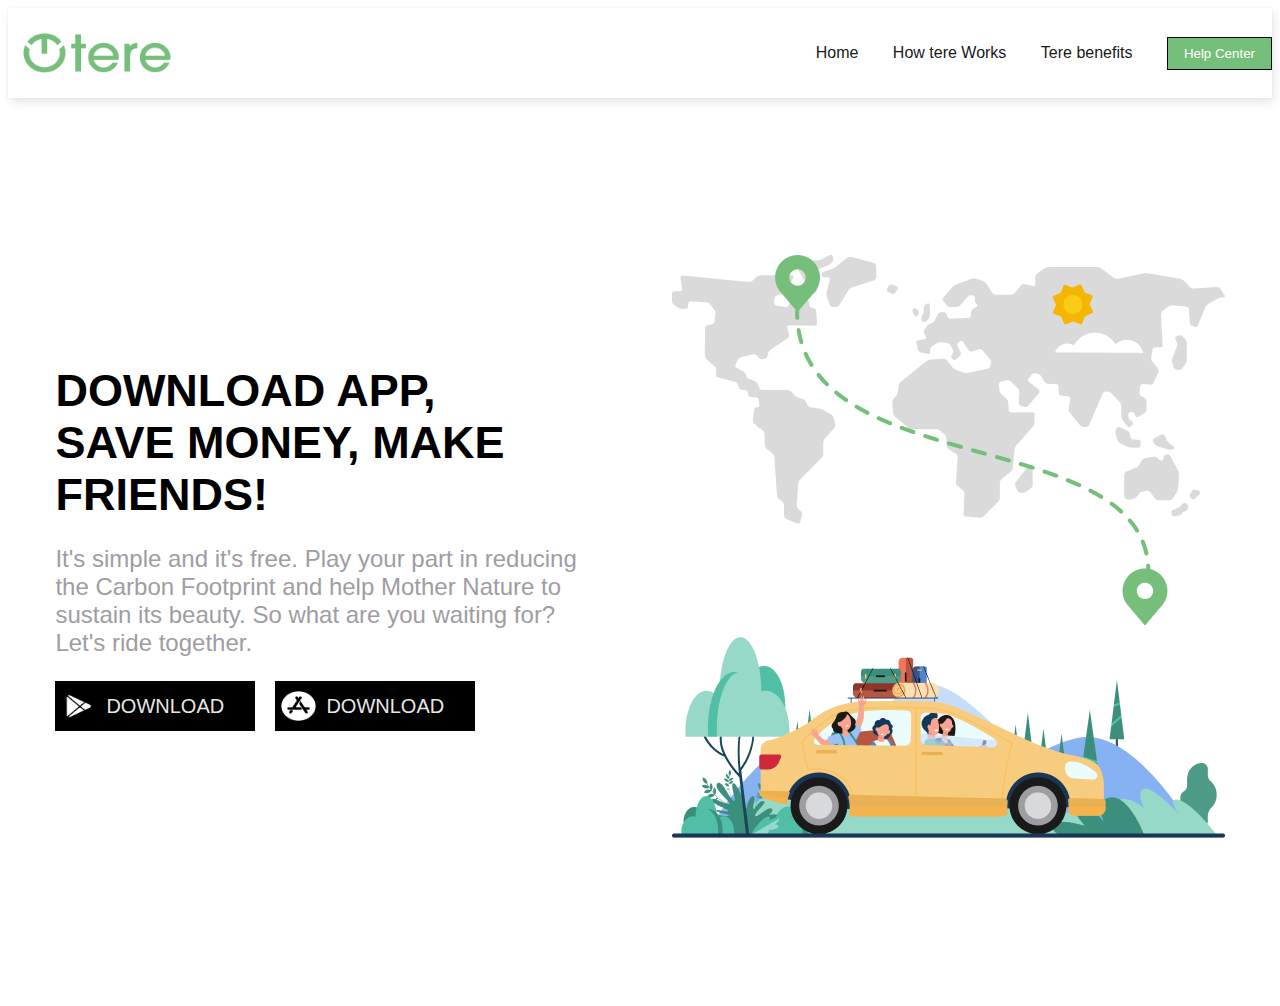
==== new.html @ 53c8d0e5 "hero section & header resposnsiveness" ====
<!DOCTYPE html>
<html lang="en">
  <head>
    <meta charset="UTF-8" />
    <meta http-equiv="X-UA-Compatible" content="IE=edge" />
    <meta name="viewport" content="width=device-width, initial-scale=1.0" />
    <link rel="stylesheet" href="main.css" />
    <title>OTERE</title>
  </head>
  <nav class="nav-container">
    <img src="/images/Otere.png" alt="OTERE" class="otero-image" />
    <nav class="navbar-links">
      <ul id="mobile-menu">
        <li><a href="#" class="nav-bar">Home</a></li>
        <li><a href="#" class="nav-bar">How tere Works</a></li>
        <li><a href="#" class="nav-bar">Tere benefits</a></li>
        <li>
          <a href="#"
            ><button class="btn"><span>Help Center</span></button></a
          >
        </li>
      </ul>
    </nav>
    <img
      src="/images/charm_menu-hamburger.png"
      class="menu-icon"
      alt="Menu-icon"
      onclick="togglemenu()"
    />
  </nav>
  <section class="hero-container">
    <div class="hero-main">
      <b
        >DOWNLOAD APP,<br />
        SAVE MONEY, MAKE<br />
        FRIENDS!</b
      >
      <p>
        It's simple and it's free. Play your part in reducing<br />the Carbon
        Footprint and help Mother Nature to<br />
        sustain its beauty. So what are you waiting for?<br />
        Let's ride together.
      </p>
      <div class="btn-container">
        <button class="btn-box">
          <img src="/images/bxl_play-store.png" /><span>DOWNLOAD</span>
        </button>
        <button class="btn-box">
          <img src="/images/Group 3721.png" /><span>DOWNLOAD</span>
        </button>
      </div>
    </div>
    <div class="hero-image">
      <img src="/images/Car.png" alt="" />
    </div>
  </section>
</html>
---- main.css ----
/* * {
  margin: 0;
  padding: 0;
  font-family: sans-serif;
  background-color: #ffffff;
  box-sizing: border-box;
}

:root {
  --color--primary: #75bf7a;
  --color--secondary: #000000;
  --color--extra: #9e9da2;
  --color--sin: #ffffffed;
}
.body {
  width: 100%;
  min-height: 100vh;
  padding-left: 8%;
  padding-right: 8%;
  box-sizing: border-box;
  overflow: hidden;
}
.nav-container {
  width: 100%;
  height: 90px;
  display: flex;
  align-items: center;
  box-shadow: 2px 4px 10px rgb(0 0 0 / 10%), 0 0.1px 1px rgb(0 0 0 / 6%),
    0 0 1px rgb(0 0 0 / 7%);
}

.menu-icon {
  width: 30px;
  cursor: pointer;
  display: none;
  color: #000000;
}
.navbar-links {
  flex: 1;
  text-align: right;
  transition: 0.3s;
}
.navbar-links ul {
  background: transparent;
}
.otero-image {
  width: 150px;
  height: 40px;
  padding: 0 15px;
  cursor: pointer;
}
.navbar-links ul li {
  display: inline-block;
  list-style: none;
  margin-left: 30px;
}
.navbar-links li a {
  text-decoration: none;
  color: #000000ed;
  font-size: 1rem;
}
.navbar-links ul li a:hover {
  color: var(--color--primary);
}
.btn {
  border-radius: 4px;
  background-color: #75bf7a;
  border: none;
  color: #ffffff;
  text-align: center;
  font-size: 1rem;
  width: 120px;
  height: 35px;
  transition: all 0.5s;
  cursor: pointer;
}

.btn span {
  cursor: pointer;
  display: inline-block;
  position: relative;
  transition: 0.5s;
  background: transparent;
}

.btn span:after {
  content: "\00bb";
  position: absolute;
  opacity: 0;
  top: 0;
  right: -20px;
  transition: 0.5s;
}

.btn:hover span {
  padding-right: 25px;
}

.btn:hover span:after {
  opacity: 1;
  right: 0;
}
.toggle-button {
  position: absolute;
  top: 0.75rem;
  right: 1rem;
  display: none;
  flex-direction: column;
  justify-content: space-between;
  width: 30px;
  height: 21px;
}

.toggle-button .bar {
  height: 3px;
  width: 100%;
  background-color: #000000ed;
  border-radius: 10px;
}

.container {
  display: flex;
  justify-content: space-between;
  margin-top: 50px;
  max-width: 100%;
  margin-left: auto;
  margin-right: auto;
}

.col-1 {
  flex: 1;
  padding: 40px;
  margin-top: 100px;
  line-height: 1.2;
}

.col-1 b {
  font-size: 40px;
  font-weight: bolder;
  color: var(--color--secondary);
}

.col-1 p {
  font-size: 15px;
  color: var(--color--extra);
}
div > p {
  margin-bottom: 5%;
  margin-top: 5%;
}

.col-2 img {
  max-width: 100%;
  height: auto;
}

.button-container {
  display: flex;
  align-items: center;
  gap: 2rem;
  margin: 30px 0;
}

.btn-box {
  display: flex;
  align-items: center;
  padding: 5px 50px;
  width: 240px;
  height: 50px;
  background-color: #000000ed;
  border: none;
  border-radius: 4px;
  color: #ffffffed;
  cursor: pointer;
  transition: 0.5s;
}
.btn-box:hover {
  background-color: var(--color--primary);
  transition-duration: 10ms;
}
.btn-box img {
  display: block;
  width: 30px;
  height: 29px;
}
.btn-box .txt-box {
  background: transparent;
  color: #ffffffed;
  padding-left: 10px;
}

.btn-box > img {
  background-color: transparent;
}
.main-input__bar {
  width: 100%;
}
.rec-container {
  display: flex;
  justify-content: space-evenly;
  align-items: center;
  padding: 30px 20px;
  margin: 100px 200px;
  background-color: #75bf7a;
  border-radius: 8px;
}
#txt {
  border: 1px solid #fff;
  width: 400px;
  text-align: center;
  float: left;
  font-size: 18px;
  font-weight: bolder;
}
input[type="text"] {
  height: 50px;
}
.cta-btn {
  background-color: hsla(120, 100%, 0%, 90%);
  color: #ffffff;
}
.cta-btn:hover {
  color: hsla(141, 34%, 53%, 0.4, 90%);
  color: #ffffff;
}
input:focus {
  outline: none;
}
.col-main {
  margin: 13% 0;
}
.col-main h2 {
  font-size: 2rem;
}
.col--center_txt {
  margin: 18px 0;
  padding-left: 20px;
}
.col--center_txt {
  margin-left: 30%;
  color: var(--color--extra);
  font-size: 20px;
  font-style: "Gilroy";
}

.container-square__txt {
  display: flex;
  align-items: center;
  justify-content: center;
  flex-wrap: wrap;
  margin-top: 70px;
}

.txt-container {
  display: flex;
  flex-direction: column;
  align-items: center;
}

.txt-1 {
  text-align: center;
  margin-bottom: 20px;
}
.txt-p {
  font-size: 20px;
  color: var(--color--secondary);
  font-weight: bolder;
  margin: 10px 0;
}
.txt-p__1 {
  font-size: 13px;
  line-height: 1.7;
}
.txt-1 img {
  margin-bottom: -5px;
}
div h5 {
  background: transparent;
  color: var(--color--sin);
  font-size: 20px;
}

section h2 {
  text-align: center;
}
section span {
  color: var(--color--primary);
  font-family: sans-serif;
}

.row-img {
  margin: 60px 80px;
  box-shadow: 0 0 9px rgba(0, 0, 0, 0.1);
  padding: 10px;
}

.row-img h2 {
  position: relative;
  top: -120px;
  font-size: 35px;
  font-weight: bolder;
}
.col-10 {
  display: flex;
  justify-content: space-between;
  margin: 10px 30px;
  padding: 10px 10px;
}

.row-01 {
  position: relative;
  top: 30px;
}

.row-05 {
  font-size: 20px;
  color: var(--color--extra);
}

.row-02 {
  display: flex;
  justify-content: center;
  align-items: center;
  gap: 2rem;
}
.row-02 span {
  margin-top: 19px;
}
.row-o2__p {
  font-size: 30px;
  color: var(--color--secondary);
  font-weight: 600;
  opacity: 1;
  margin: 20px 0;
}

.col-101 {
  display: flex;
  justify-content: space-between;
  flex-direction: row-reverse;
  align-items: center;
  margin: 50px 200px;
}
.row-020 {
  position: relative;
  left: -25px;
  display: flex;
  justify-content: center;
  align-items: center;
  gap: 2rem;
}
.row-050 {
  position: relative;
  top: 15px;
  left: 20px;
  font-size: 18px;
  color: var(--color--extra);
}
.col-10 img {
  padding: 0 100px;
}
.end-row {
  position: relative;
  top: 200px;
  display: flex;
  flex-wrap: wrap;
  justify-content: space-evenly;
  box-shadow: 0 0 0 10px rgba(0, 0, 0, 0.1);
  border: 100px solid transparent;
}
.centered-text {
  width: 100%;
  display: flex;
  justify-content: center;
}
.centered-text P {
  color: var(--color--primary);
}
.spaced--txt {
  line-height: 2.1;
}
.spaced--txt p {
  font-size: 13px;
}
.btn-box-1 {
  display: flex;
  align-items: center;
  padding: 2px 13px;
  width: 170px;
  height: 47px;
  background-color: #000000ed;
  border: none;
  border-radius: 4px;
  color: #ffffffed;
  cursor: pointer;
  transition: 0.5s;
}
.btn-box-1:hover {
  background-color: #75bf7a;
}
.btn-box-1 img {
  display: block;
  width: 30px;
  height: 29px;
}
.btn-box-1 .txt-box {
  background: transparent;
  color: #ffffffed;
  padding-left: 10px;
}

.btn-box-1 > img {
  background-color: transparent;
}
div p {
  font-size: 10px;
  color: var(--color--extra);
}

@media (max-width: 1200px) {
  .container {
    flex-wrap: wrap;
  }

  .col-1 {
    flex: 100%;
    margin-top: 50px;
  }

  .col-2 {
    flex: 100%;
    text-align: center;
    margin-top: 50px;
  }

  .col--center_txt {
    margin-left: 0;
    text-align: center;
  }

  .container-square__txt {
    justify-content: center;
  }

  .rec-container {
    flex-direction: column;
    align-items: center;
    margin: 50px 20px;
  }

  .col-10 {
    flex-direction: column;
    margin: 50px 20px;
  }

  .row-01 {
    top: 0;
  }

  .row-o2__p {
    font-size: 24px;
  }

  .row-050 {
    position: relative;
    top: 0;
    left: 0;
    margin-top: 20px;
    text-align: center;
  }

  footer {
    flex-wrap: wrap;
    justify-content: center;
    align-items: center;
    text-align: center;
    margin-top: 50px;
    padding: 20px;
  }
} */
/* @media screen and (max-width: 768px) {
  .otero-image {
    width: 150px;
    padding: 0 10px;
  }
  .nav-container {
    box-shadow: none;
  }
  .navbar-links ul {
    width: 100%;
    background: #000000ed;
    border: none;
    position: absolute;
    overflow: hidden;
    transition: max-height 0.3s ease;
    top: 70px;
    left: 2px;
    z-index: 999;
  }
  .navbar-links ul li {
    display: block;
    margin-top: 10px;
    margin-bottom: 10px;
    background: transparent;
  }
  .navbar-links ul a {
    background: transparent;
    color: #ffffff;
    font-size: 20px;
    display: flex;
    justify-content: center;
    align-items: center;
    text-transform: uppercase;
  }
  .btn {
    width: 130px;
    height: 40px;
    border: none;
    text-transform: uppercase;
  }
  .btn:hover {
    background-color: #ffffffed;
  }
  charm_menu-hamburger.png {
    display: block;
  }
  .container {
    flex-direction: column-reverse;
  }
  .col-1 b {
    font-size: 50px;
    font-weight: bolder;
    color: var(--color--secondary);
  }
  .col-1 p {
    font-size: 20px;
    color: var(--color--extra);
  }
  .rec-container {
    display: flex;
    justify-content: space-evenly;
    align-items: center;
    padding: 10px 30px;
    margin: 20px auto;
    width: 500px;
    height: 249px;
    background-color: #75bf7a;
    border-radius: 8px;
  }
  #txt {
    height: 50px;
    width: 300px;
  }
  input[type="text"] {
    border-radius: 10px;
  }

  .cta-btn {
    background-color: hsla(120, 100%, 0%, 90%);
    color: #ffffff;
  }
  .cta-btn:hover {
    color: hsla(141, 34%, 53%, 0.4, 90%);
    color: #ffffff;
    width: 400px;
  }
  input:focus {
    outline: none;
  }
  .btn-box {
    display: flex;
    font-size: 14px;
    align-items: center;
    padding: 5px 90px;
    width: 300px;
    height: 50px;
    background-color: #000000ed;
    border: none;
    border-radius: 4px;
    color: #ffffffed;
    cursor: pointer;
    transition: 0.5s;
  }
  .col--center_txt span::after {
    content: "\A";
    white-space: pre;
  }
  .txt-container {
    order: 2;
  }

  .txt-container:last-child {
    order: 1;
    display: grid;
    flex-direction: column;
  }
  .container-square__txt {
    flex-direction: column;
  }
  .txt-container:nth-child(1) {
    order: 1;
  }

  .txt-container:nth-child(2) {
    order: 2;
  }

  .txt-container:nth-child(3) {
    order: 3;
    margin-bottom: 60px;
  }

  .txt-container:nth-child(4) {
    order: 4;
  }
  .row-img h2 {
    position: relative;
    top: -90px;
    font-size: 35px;
    font-weight: bolder;
  }
  .row-img {
    margin: 60px 30px;
    box-shadow: 0 0 9px rgba(0, 0, 0, 0.1);
  }
  .row-02 span {
    margin-top: -2px;
  }

  .col-10 {
    display: flex;
    flex-direction: column;
    align-items: center;
  }

  .row-02 {
    display: flex;
    align-items: center;
    gap: 1rem;
  }
  .row-02 img {
    order: -1;
  }
  .end-row {
    display: flex;
    flex-direction: column;
    align-items: center;
  }

  .end-row img {
    order: -1;
  }

  .button-container {
    order: 1;
    margin-top: 20px;
  }

  .spaced--txt {
    order: 2;
    text-align: center;
    margin-top: 20px;
  }
  .spaced--txt:nth-child(2) {
    display: none;
  }
} */
/* @media screen and (min-width: 393px) {
  .navbar-links {
    display: none;
  }
  .nav-container {
    box-shadow: none;
    display: flex;
    justify-content: space-between;
  }
  .menu-icon {
    display: inline-block;
  }
  .container {
    display: flex;
    flex-direction: column-reverse;
    width: 100%;
    margin-left: -50%;
  }

  .col-1 {
  
    margin-left: 50%;
  }
  .col-2 {
    margin: 0 auto;
  }
  .col-1 p,
  .col-1 b {
  
  }
  .col-1 b {
    word-break: break-all;
    font-size: 10px;
    font-weight: 800;
  }
  .button-container {
    margin: 0 5px 0 10px;
  }
  .btn-box {
    height: 30px;
    width: 155px;
    padding-left: 5px;
  }
  .txt-box {
    background: transparent;
    color: red;
  }
} */
:root {
  --color--primary: #75bf7a;
  --color--secondary: #000000;
  --color--extra: #9e9da2;
  --color--sin: #ffffffed;
}
.body {
  width: 100%;
  min-height: 100vh;
  padding-left: 8%;
  padding-right: 8%;
  box-sizing: border-box;
  overflow: hidden;
}
.nav-container {
  width: 100%;
  height: 90px;
  display: flex;
  align-items: center;
  box-shadow: 2px 4px 10px rgb(0 0 0 / 10%), 0 0.1px 1px rgb(0 0 0 / 6%),
    0 0 1px rgb(0 0 0 / 7%);
}
.navbar-links {
  flex: 1;
  text-align: right;
  transition: 0.3s;
  font-family: Arial, sans-serif;
}
.navbar-links ul {
  background: transparent;
}
.navbar-links ul li :hover {
  color: var(--color--primary);
}
.otero-image {
  width: 150px;
  height: 40px;
  padding: 0 15px;
  cursor: pointer;
}
.navbar-links ul li {
  display: inline-block;
  list-style: none;
  margin-left: 30px;
}
.navbar-links li a {
  text-decoration: none;
  color: #000000ed;
  font-size: 1rem;
}
.btn {
  background-color: var(--color--primary);
  color: #fff;
  padding: 8px 16px;
  border: 1px solid var(--color--secondary);
  cursor: pointer;
  transition: transform 0.3s ease-in-out;
}

.btn:hover {
  animation: randomAnimation 1s forwards;
}

@keyframes randomAnimation {
  0%,
  100% {
    transform: translateY(0);
  }
  25% {
    transform: translateY(-10px);
  }
  50% {
    transform: translateY(10px);
  }
  75% {
    transform: translateY(-5px);
  }
}

.hero-container {
  width: 100%;
  height: 100vh;
  display: flex;
  align-items: center;
  justify-content: space-around;
}
.menu-icon {
  display: none;
}
.hero-main b {
  font-size: 45px;
  font-weight: bolder;
  color: var(--color--secondary);
  text-align: center;
  font-family: "DM Sans", sans-serif;
}
.hero-main p {
  font-size: 24px;
  color: var(--color--extra);
  font-family: "DM Sans", sans-serif;
}
.btn-container {
  display: flex;
  gap: 20px;
  width: 100%;
  margin-top: 20px;
  align-items: center;
}
.btn-box {
  display: flex;
  align-items: center;
  width: 200px;
  height: 50px;
  font-size: 20px;
  background-color: var(--color--secondary);
  color: #ffffffed;
  border: none;
  cursor: pointer;
  transition: background-color 0.3s;
}

.btn-box img {
  width: 35px;
  height: 30px;
  margin-right: 10px;
}

.btn-box:hover {
  background-color: var(--color--extra);
}

@media (max-width: 768px) {
  .nav-container {
    box-shadow: none;
  }
  .otero-image {
    width: 150px;
    height: 45px;
    padding: 0 15px;
    cursor: pointer;
  }
  .menu-icon {
    display: block;
    width: 40px;
    height: 35px;
  }
  .navbar-links ul li {
    display: none;
  }
  .hero-container {
    display: flex;
    flex-direction: column-reverse;
    width: 100%;
    height: 170vh;
    align-items: center;
  }
  .hero-main b {
    display: flex;
    font-size: 55px;
    font-weight: 900;
    color: var(--color--secondary);
    align-items: center;
    font-family: "DM Sans", sans-serif;
    line-height: 1.1;
  }
  .hero-main p {
    display: flex;
    justify-content: center;
    align-items: center;
    letter-spacing: 1px;
    font-size: 18px;
    color: var(--color--extra);
    font-family: "DM Sans", sans-serif;
  }
  .btn-container {
    display: flex;
    justify-content: center;
    gap: 30px;
    width: 100%;
    margin-top: 40px;
    align-items: center;
  }
}
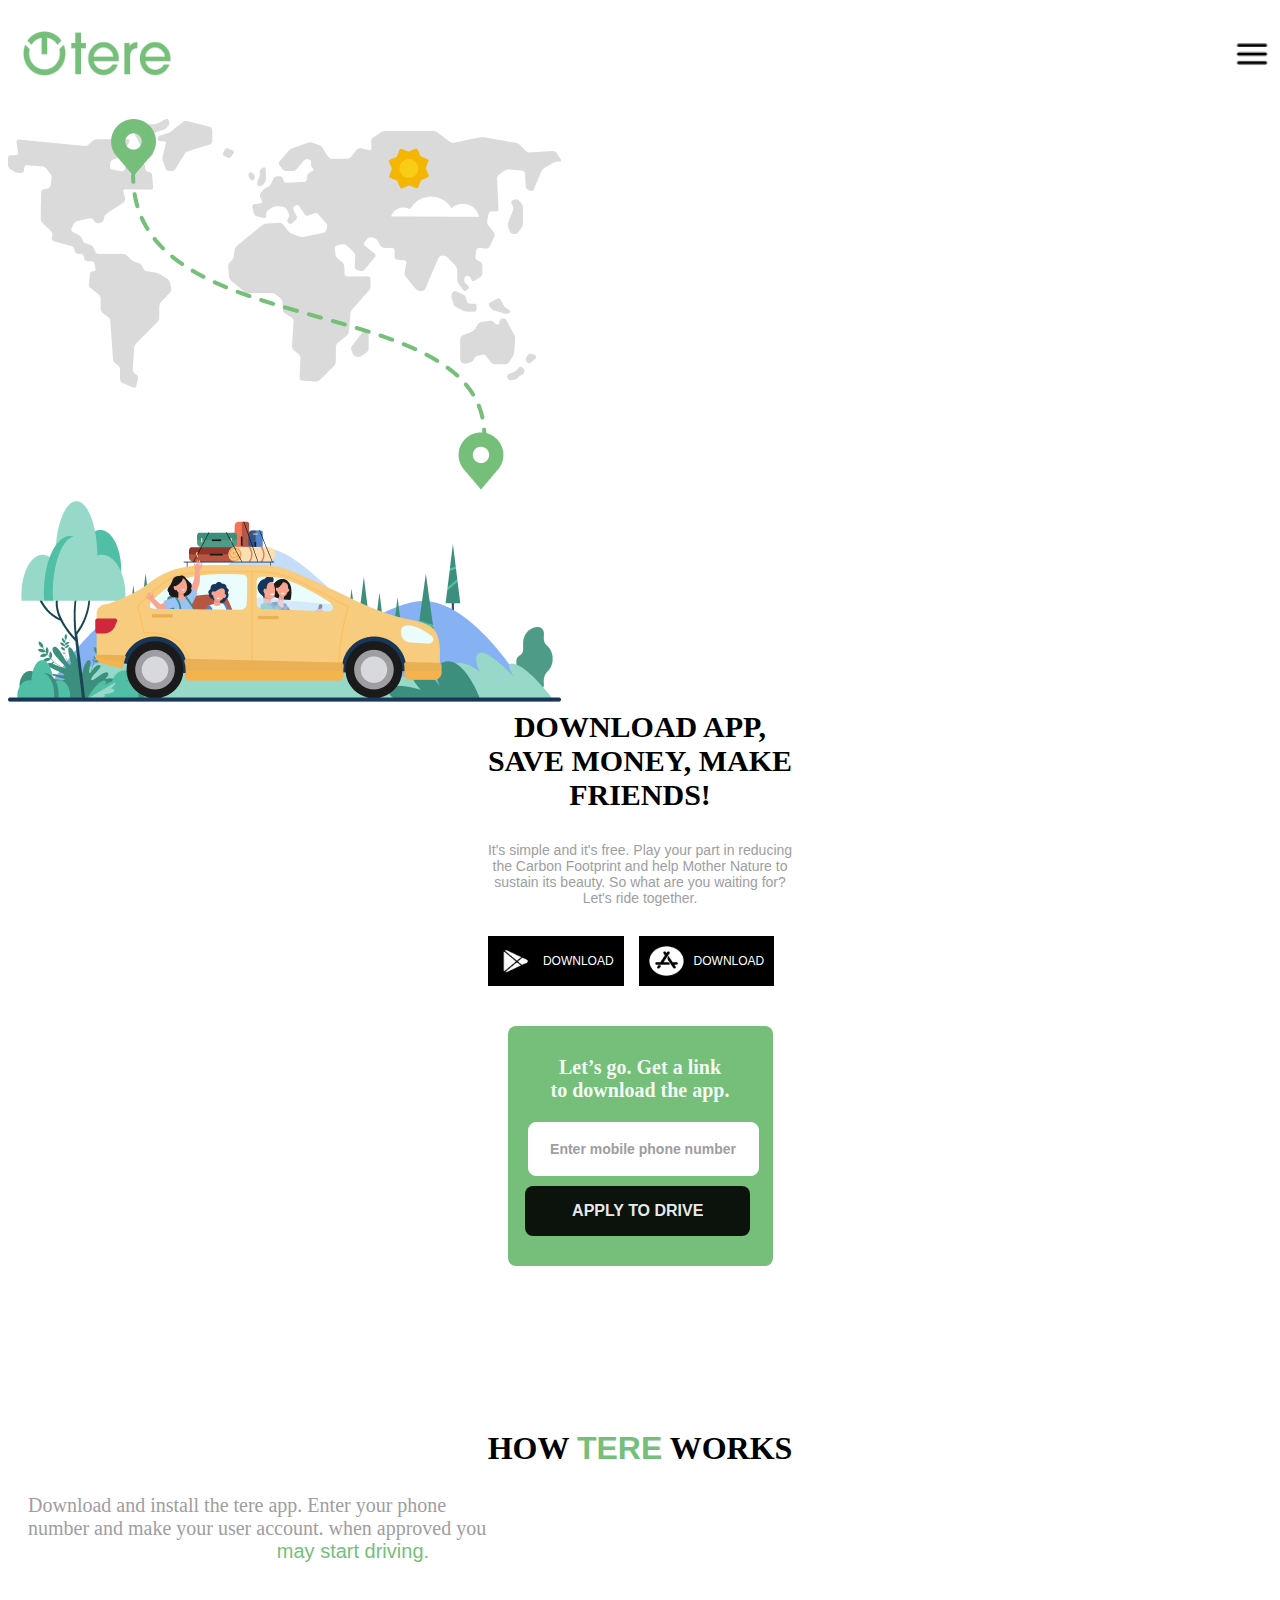
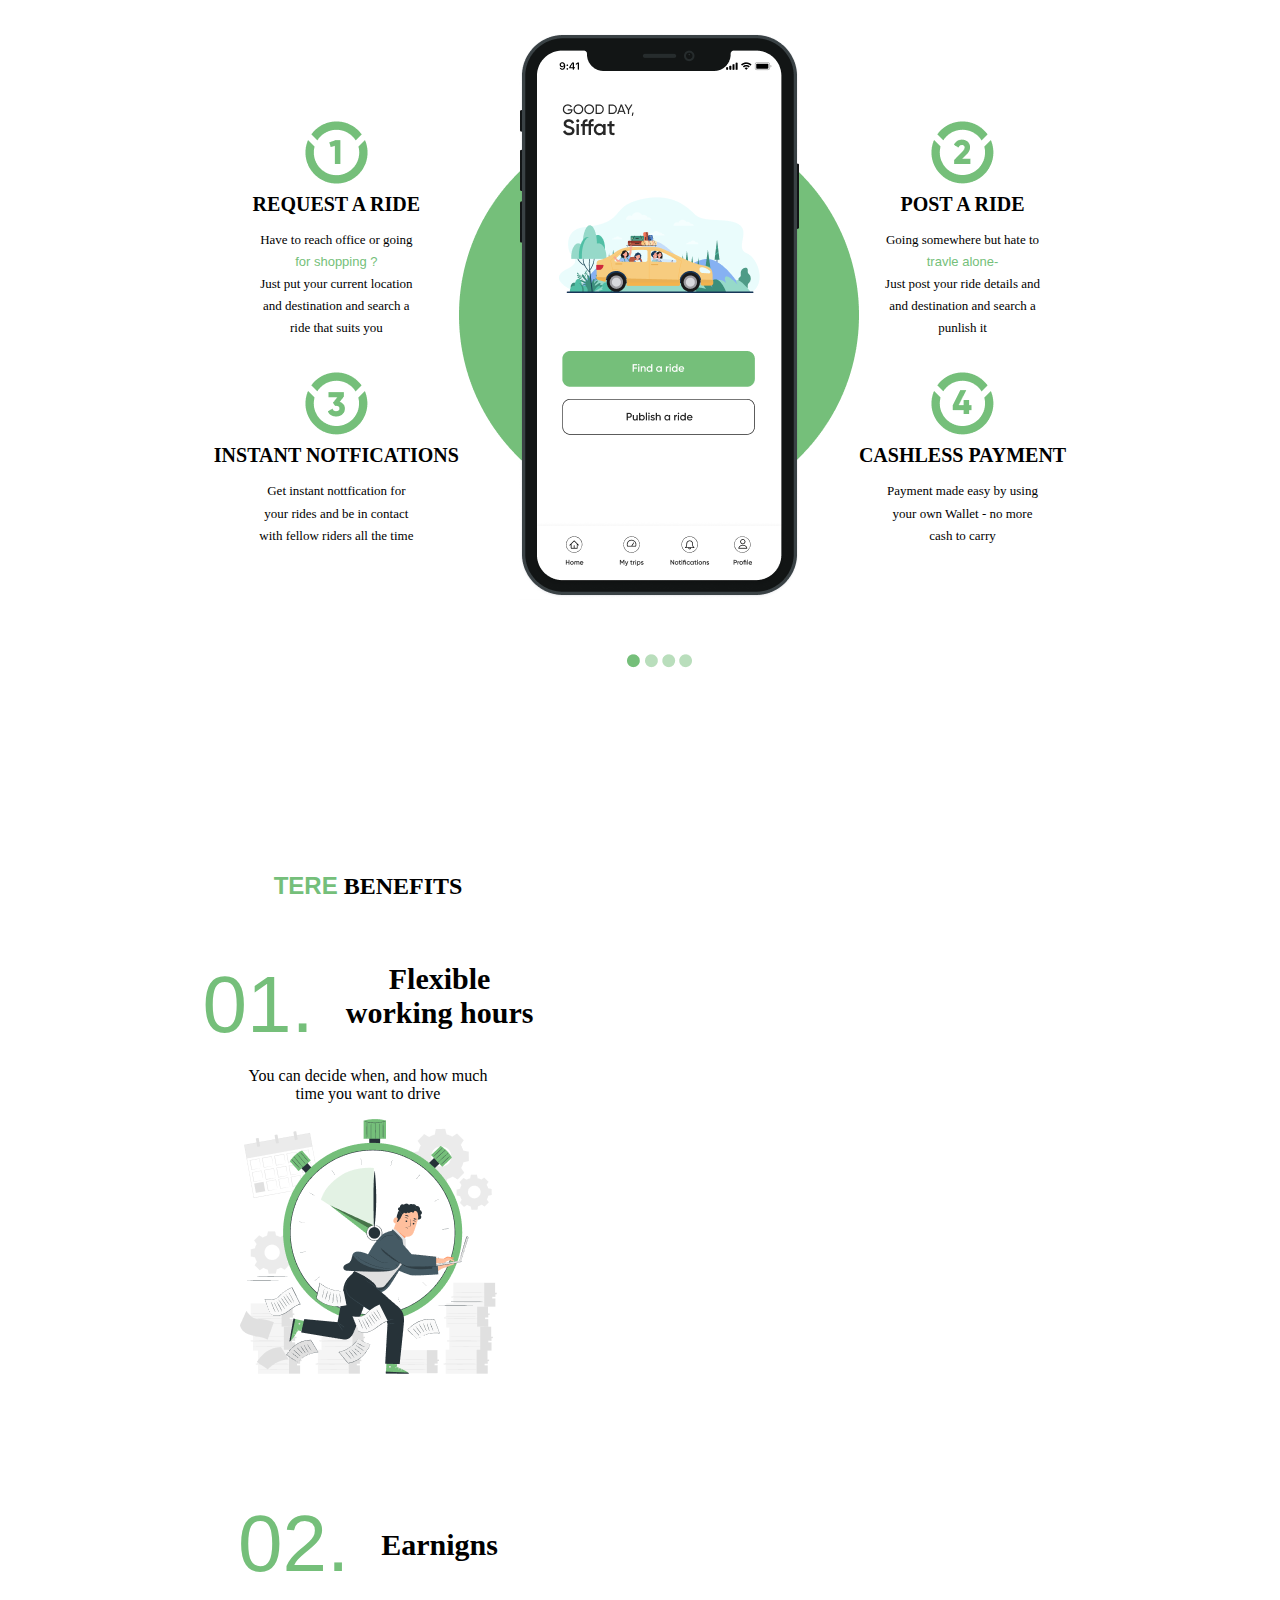
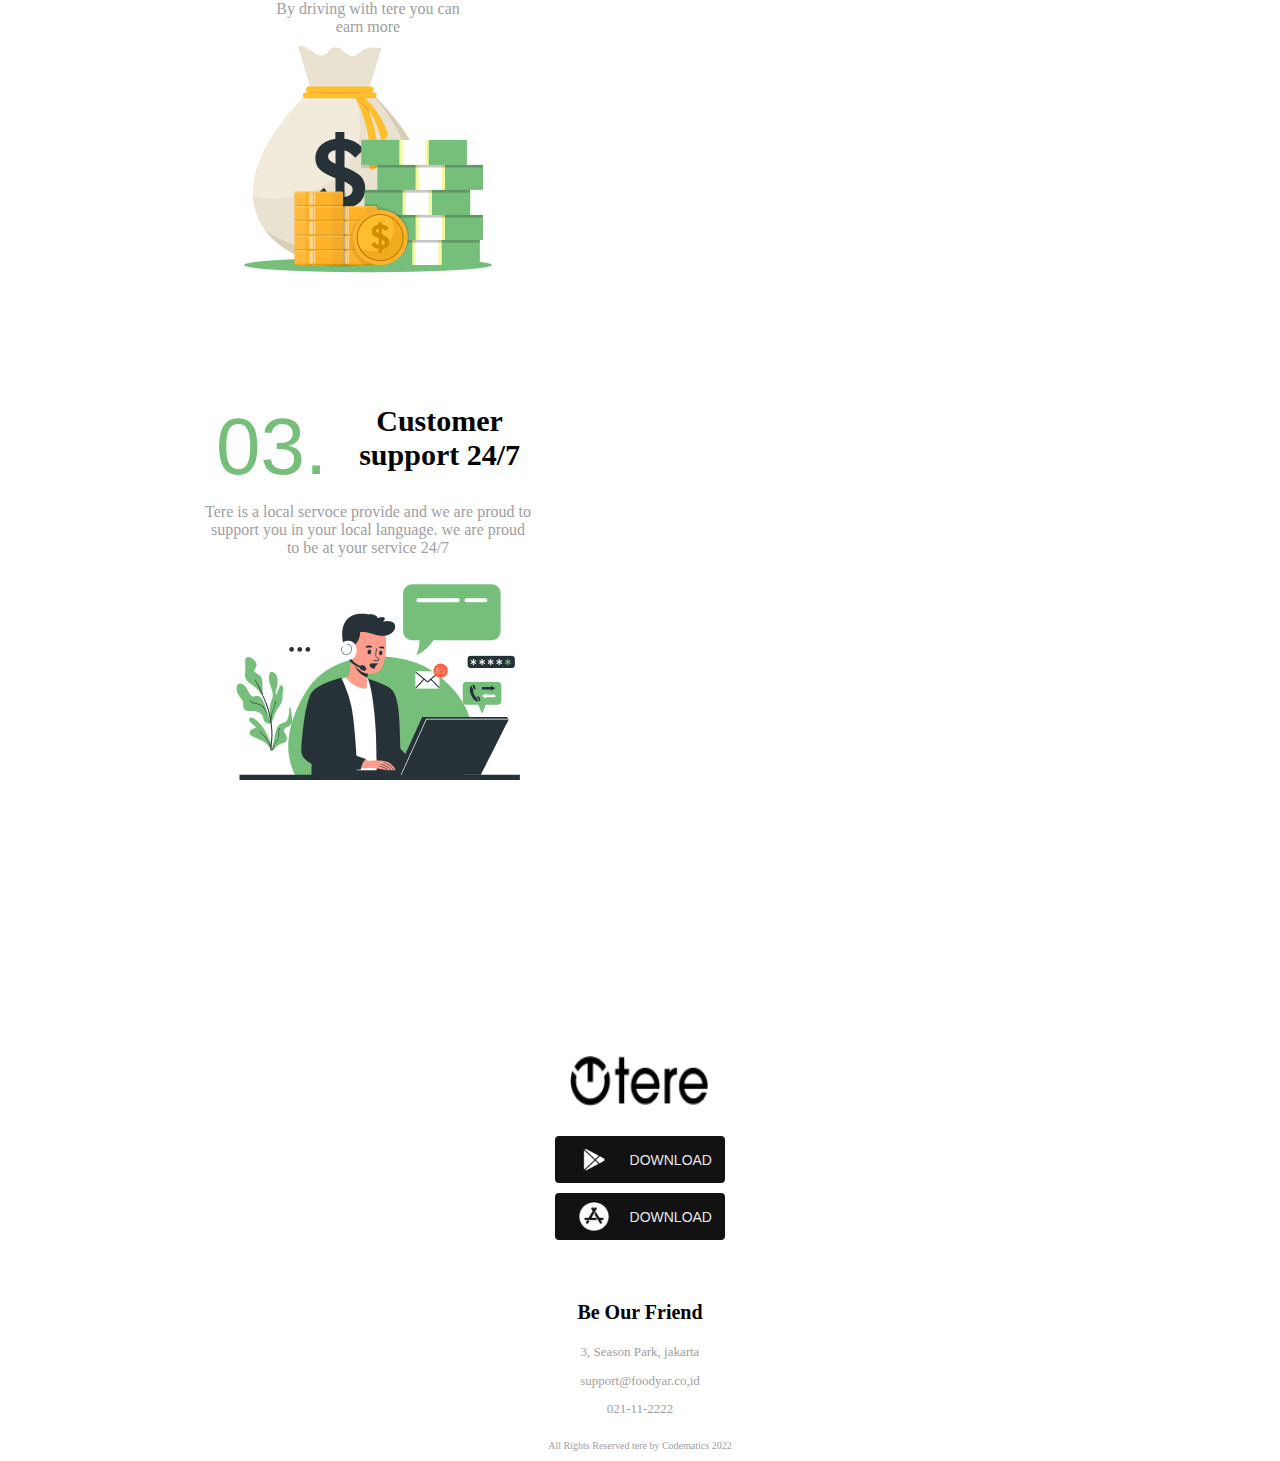
==== commit 25982540: "mobile Responsive" ====
--- a/new.html
+++ b/new.html
@@ -5,53 +5,213 @@
     <meta http-equiv="X-UA-Compatible" content="IE=edge" />
     <meta name="viewport" content="width=device-width, initial-scale=1.0" />
     <link rel="stylesheet" href="main.css" />
+    <link
+      rel="stylesheet"
+      href="https://cdnjs.cloudflare.com/ajax/libs/font-awesome/4.7.0/css/font-awesome.min.css"
+    />
     <title>OTERE</title>
   </head>
-  <nav class="nav-container">
-    <img src="/images/Otere.png" alt="OTERE" class="otero-image" />
-    <nav class="navbar-links">
-      <ul id="mobile-menu">
-        <li><a href="#" class="nav-bar">Home</a></li>
-        <li><a href="#" class="nav-bar">How tere Works</a></li>
-        <li><a href="#" class="nav-bar">Tere benefits</a></li>
-        <li>
-          <a href="#"
-            ><button class="btn"><span>Help Center</span></button></a
-          >
-        </li>
-      </ul>
+  <body>
+    <nav class="nav-container">
+      <img src="/images/Otere.png" alt="OTERE" class="otero-image" />
+      <nav class="navbar-links">
+        <ul id="mobile-menu">
+          <li><a href="#" class="nav-bar">Home</a></li>
+          <li><a href="#" class="nav-bar">How tere Works</a></li>
+          <li><a href="#" class="nav-bar">Tere benefits</a></li>
+          <li>
+            <a href="#"
+              ><button class="btn"><span>Help Center</span></button></a
+            >
+          </li>
+        </ul>
+      </nav>
+      <img
+        src="/images/charm_menu-hamburger.png"
+        class="menu-icon"
+        alt="Menu-icon"
+        onclick="togglemenu()"
+      />
     </nav>
-    <img
-      src="/images/charm_menu-hamburger.png"
-      class="menu-icon"
-      alt="Menu-icon"
-      onclick="togglemenu()"
-    />
-  </nav>
-  <section class="hero-container">
-    <div class="hero-main">
-      <b
-        >DOWNLOAD APP,<br />
-        SAVE MONEY, MAKE<br />
-        FRIENDS!</b
-      >
-      <p>
-        It's simple and it's free. Play your part in reducing<br />the Carbon
-        Footprint and help Mother Nature to<br />
-        sustain its beauty. So what are you waiting for?<br />
-        Let's ride together.
-      </p>
-      <div class="btn-container">
-        <button class="btn-box">
-          <img src="/images/bxl_play-store.png" /><span>DOWNLOAD</span>
+    <section class="hero-container">
+      <div class="hero-main">
+        <div class="Hero--main__txt">
+          DOWNLOAD APP,<br />
+          SAVE MONEY, MAKE<br />
+          FRIENDS!
+        </div>
+        <p>
+          It's simple and it's free. Play your part in reducing<br />the Carbon
+          Footprint and help Mother Nature to<br />
+          sustain its beauty. So what are you waiting for?<br />
+          Let's ride together.
+        </p>
+        <div class="btn-container">
+          <button class="btn-box">
+            <img src="/images/bxl_play-store.png" /><span>DOWNLOAD</span>
+          </button>
+          <button class="btn-box">
+            <img src="/images/Group 3721.png" /><span>DOWNLOAD</span>
+          </button>
+        </div>
+      </div>
+      <div class="hero-image">
+        <img src="/images/Car.png" alt="car" />
+      </div>
+    </section>
+    <section class="main-input__bar">
+      <div class="rec-container">
+        <h5>
+          Let’s go. Get a link<br />
+          to download the app.
+        </h5>
+        <form action="/">
+          <input
+            type="text"
+            class="input-form"
+            placeholder="Enter mobile phone number"
+          />
+        </form>
+        <button class="btn-box cta-btn" style="margin-left: -2%; height: 50px">
+          <span>APPLY TO DRIVE</span>
         </button>
-        <button class="btn-box">
-          <img src="/images/Group 3721.png" /><span>DOWNLOAD</span>
-        </button>
-      </div>
-    </div>
-    <div class="hero-image">
-      <img src="/images/Car.png" alt="" />
-    </div>
-  </section>
+      </div>
+    </section>
+    <section class="col-main">
+      <nav>
+        <h2>HOW <span>TERE</span> WORKS</h2>
+        <p class="col--center_txt">
+          Download and install the tere app. Enter your phone<br />
+          number and make your user account. when approved you<br />
+          <span style="margin-left: 20%">may start driving.</span>
+        </p>
+      </nav>
+      <div class="container-square__txt">
+        <div class="txt-container">
+          <div class="txt-1">
+            <img src="/images/1 .png" />
+
+            <p class="txt-p">REQUEST A RIDE</p>
+            <p class="txt-p__1">
+              Have to reach office or going<br /><span>for shopping ?</span
+              ><br />
+              Just put your current location<br />and destination and search
+              a<br />
+              ride that suits you
+            </p>
+          </div>
+          <div class="txt-1">
+            <img src="images/3.png" />
+            <p class="txt-p">INSTANT NOTFICATIONS</p>
+            <p class="txt-p__1">
+              Get instant nottfication for<br />
+              your rides and be in contact<br />
+              with fellow riders all the time
+            </p>
+          </div>
+        </div>
+        <img src="/images/Phone.png" />
+        <div class="txt-container">
+          <div class="txt-1">
+            <img src="images/2.png" alt="" />
+            <p class="txt-p">POST A RIDE</p>
+            <p class="txt-p__1">
+              Going somewhere but hate to<br /><span>travle alone-</span><br />
+              Just post your ride details and<br />and destination and search
+              a<br />
+              punlish it
+            </p>
+          </div>
+          <div class="txt-1">
+            <img src="images/4.png" />
+            <p class="txt-p">CASHLESS PAYMENT</p>
+            <p class="txt-p__1">
+              Payment made easy by using<br />
+              your own Wallet - no more<br />
+              cash to carry
+            </p>
+          </div>
+        </div>
+      </div>
+    </section>
+    <section class="features">
+      <h2><span>TERE</span> BENEFITS</h2>
+      <div class="features-col">
+        <div class="feautres--main_row">
+          <div class="features-row">
+            <span style="font-size: 80px">01.</span>
+            <p class="features-row__p">Flexible<br />working hours</p>
+          </div>
+
+          <p class="  ">
+            You can decide when, and how much<br />
+            time you want to drive
+          </p>
+        </div>
+        <img src="/images/worker-time .png" />
+      </div>
+    </section>
+    <section class="features">
+      <div class="features-col">
+        <div class="feautres--main_row">
+          <div class="features-row">
+            <span style="font-size: 80px">02.</span>
+            <p class="features-row__p" style="margin-top: 40px">Earnigns</p>
+          </div>
+
+          <p class="features--main-text">
+            By driving with tere you can<br />
+            earn more
+          </p>
+          <img src="/images/Cash 1.png" />
+        </div>
+      </div>
+    </section>
+    <section class="features">
+      <div class="features-col">
+        <div class="feautres--main_row">
+          <div class="features-row">
+            <span style="font-size: 80px">03.</span>
+            <p class="features-row__p">Customer<br />support 24/7</p>
+          </div>
+          <p class="features--main-text">
+            Tere is a local servoce provide and we are proud to<br />
+            support you in your local language. we are proud <br />
+            to be at your service 24/7
+          </p>
+        </div>
+        <img src="/images/Worker 2.png" />
+      </div>
+    </section>
+    <footer class="footer-end-row">
+      <img src="/images/Otere 1.png" width="140px" height="50px" />
+      <div class="footer-content">
+        <div class="spaced--txt">
+          <h3>Be Our Friend</h3>
+          <p>3, Season Park, jakarta</p>
+          <p>support@foodyar.co,id</p>
+          <p>021-11-2222</p>
+        </div>
+        <div class="spaced--text">
+          <h3>Be Our Friend</h3>
+          <p>3, Season Park, jakarta</p>
+          <p>support@foodyar.co,id</p>
+          <p>021-11-2222</p>
+        </div>
+        <div class="button-container">
+          <button class="footer-btn">
+            <img src="/images/bxl_play-store.png" width="30px" height="29px" />
+            <span class="txt-box" style="font-size: 14px">DOWNLOAD</span>
+          </button>
+          <button class="footer-btn">
+            <img src="/images/Group 3721.png" width="30px" height="29px" />
+            <span class="txt-box" style="font-size: 14px">DOWNLOAD</span>
+          </button>
+        </div>
+      </div>
+      <div class="footer-txt">
+        <p>All Rights Reserved tere by Codematics 2022</p>
+      </div>
+    </footer>
+  </body>
 </html>
--- a/main.css
+++ b/main.css
@@ -1,4 +1,4 @@
-/* * {
+/* {
   margin: 0;
   padding: 0;
   font-family: sans-serif;
@@ -14,9 +14,6 @@
 }
 .body {
   width: 100%;
-  min-height: 100vh;
-  padding-left: 8%;
-  padding-right: 8%;
   box-sizing: border-box;
   overflow: hidden;
 }
@@ -204,7 +201,7 @@
   background-color: #75bf7a;
   border-radius: 8px;
 }
-#txt {
+.input-form {
   border: 1px solid #fff;
   width: 400px;
   text-align: center;
@@ -288,51 +285,43 @@
   font-family: sans-serif;
 }
 
-.row-img {
+.features {
   margin: 60px 80px;
   box-shadow: 0 0 9px rgba(0, 0, 0, 0.1);
   padding: 10px;
 }
-
-.row-img h2 {
-  position: relative;
-  top: -120px;
-  font-size: 35px;
-  font-weight: bolder;
-}
-.col-10 {
+.features-col {
   display: flex;
   justify-content: space-between;
   margin: 10px 30px;
   padding: 10px 10px;
 }
-
-.row-01 {
+.features--main_row {
   position: relative;
   top: 30px;
 }
-
-.row-05 {
-  font-size: 20px;
-  color: var(--color--extra);
-}
-
-.row-02 {
+.features-row {
   display: flex;
   justify-content: center;
   align-items: center;
   gap: 2rem;
 }
-.row-02 span {
+.features-row span {
   margin-top: 19px;
 }
-.row-o2__p {
+.features-row__p {
   font-size: 30px;
   color: var(--color--secondary);
   font-weight: 600;
   opacity: 1;
   margin: 20px 0;
 }
+
+.features--main-text {
+  font-size: 20px;
+  color: var(--color--extra);
+}
+
 
 .col-101 {
   display: flex;
@@ -359,7 +348,7 @@
 .col-10 img {
   padding: 0 100px;
 }
-.end-row {
+.footer-end-row {
   position: relative;
   top: 200px;
   display: flex;
@@ -368,21 +357,22 @@
   box-shadow: 0 0 0 10px rgba(0, 0, 0, 0.1);
   border: 100px solid transparent;
 }
-.centered-text {
-  width: 100%;
-  display: flex;
-  justify-content: center;
-}
-.centered-text P {
-  color: var(--color--primary);
-}
 .spaced--txt {
   line-height: 2.1;
 }
 .spaced--txt p {
   font-size: 13px;
 }
-.btn-box-1 {
+.footer-text {
+  width: 100%;
+  display: flex;
+  justify-content: center;
+}
+.footer-txt P {
+    font-size: 10px;
+  color: var(--color--extra);
+}
+.footer-btn {
   display: flex;
   align-items: center;
   padding: 2px 13px;
@@ -395,27 +385,24 @@
   cursor: pointer;
   transition: 0.5s;
 }
-.btn-box-1:hover {
+.footer-btn:hover {
   background-color: #75bf7a;
 }
-.btn-box-1 img {
+.footer-btn img {
   display: block;
   width: 30px;
   height: 29px;
 }
-.btn-box-1 .txt-box {
+.footer-btn .txt-box {
   background: transparent;
   color: #ffffffed;
   padding-left: 10px;
 }
 
-.btn-box-1 > img {
+.footer-btn > img {
   background-color: transparent;
 }
-div p {
-  font-size: 10px;
-  color: var(--color--extra);
-}
+
 
 @media (max-width: 1200px) {
   .container {
@@ -547,7 +534,7 @@
     background-color: #75bf7a;
     border-radius: 8px;
   }
-  #txt {
+  .input-form {
     height: 50px;
     width: 300px;
   }
@@ -799,6 +786,11 @@
   align-items: center;
   justify-content: space-around;
 }
+.hero-img {
+  width: 100%;
+  height: auto;
+  max-width: 100%;
+}
 .menu-icon {
   display: none;
 }
@@ -843,10 +835,207 @@
 .btn-box:hover {
   background-color: var(--color--extra);
 }
-
-@media (max-width: 768px) {
+.main-input__bar {
+  width: 100%;
+}
+.rec-container {
+  display: flex;
+  justify-content: space-evenly;
+  align-items: center;
+  padding: 30px 20px;
+  margin: 100px 200px;
+  background-color: #75bf7a;
+  border-radius: 8px;
+}
+.input-form {
+  border: 1px solid #fff;
+  width: 400px;
+  text-align: center;
+  float: left;
+  font-size: 18px;
+  font-weight: bolder;
+}
+input[type="text"] {
+  height: 50px;
+}
+.cta-btn {
+  background-color: hsla(120, 100%, 0%, 90%);
+  color: #ffffff;
+}
+.cta-btn:hover {
+  color: hsla(141, 34%, 53%, 0.4, 90%);
+  color: #ffffff;
+}
+input:focus {
+  outline: none;
+}
+.cta-btn {
+  background-color: hsla(120, 100%, 0%, 90%);
+  color: #ffffff;
+}
+.cta-btn:hover {
+  color: hsla(141, 34%, 53%, 0.4, 90%);
+  color: #ffffff;
+}
+input:focus {
+  outline: none;
+}
+.col-main {
+  margin: 13% 0;
+}
+.col-main h2 {
+  font-size: 2rem;
+}
+.col--center_txt {
+  margin: 18px 0;
+  padding-left: 20px;
+}
+.col--center_txt {
+  margin-left: 30%;
+  color: var(--color--extra);
+  font-size: 20px;
+  font-style: "Gilroy";
+}
+
+.container-square__txt {
+  display: flex;
+  align-items: center;
+  justify-content: center;
+  flex-wrap: wrap;
+  margin-top: 70px;
+}
+
+.txt-container {
+  display: flex;
+  flex-direction: column;
+  align-items: center;
+}
+
+.txt-1 {
+  text-align: center;
+  margin-bottom: 20px;
+}
+.txt-p {
+  font-size: 20px;
+  color: var(--color--secondary);
+  font-weight: bolder;
+  margin: 10px 0;
+}
+.txt-p__1 {
+  font-size: 13px;
+  line-height: 1.7;
+}
+.txt-1 img {
+  margin-bottom: -5px;
+}
+div h5 {
+  background: transparent;
+  color: var(--color--sin);
+  font-size: 20px;
+}
+
+section h2 {
+  text-align: center;
+}
+section span {
+  color: var(--color--primary);
+  font-family: sans-serif;
+}
+.features {
+  margin: 60px 80px;
+  box-shadow: 0 0 9px rgba(0, 0, 0, 0.1);
+  padding: 10px;
+}
+.features-col {
+  display: flex;
+  justify-content: space-between;
+  margin: 10px 30px;
+  padding: 10px 10px;
+}
+.features--main_row {
+  position: relative;
+  top: 30px;
+}
+.features-row {
+  display: flex;
+  justify-content: center;
+  align-items: center;
+  gap: 2rem;
+}
+.features-row span {
+  margin-top: 19px;
+}
+.features-row__p {
+  font-size: 30px;
+  color: var(--color--secondary);
+  font-weight: 600;
+  opacity: 1;
+  margin: 20px 0;
+}
+
+.features--main-text {
+  font-size: 20px;
+  color: var(--color--extra);
+}
+.footer-end-row {
+  position: relative;
+  top: 200px;
+  display: flex;
+  flex-wrap: wrap;
+  justify-content: space-evenly;
+  box-shadow: 0 0 0 10px rgba(0, 0, 0, 0.1);
+  border: 100px solid transparent;
+}
+.spaced--txt {
+  line-height: 2.1;
+}
+.spaced--txt p {
+  font-size: 13px;
+}
+.footer-text {
+  width: 100%;
+  display: flex;
+  justify-content: center;
+}
+.footer-txt P {
+  font-size: 10px;
+  color: var(--color--extra);
+}
+.footer-btn {
+  display: flex;
+  align-items: center;
+  padding: 2px 13px;
+  width: 170px;
+  height: 47px;
+  background-color: #000000ed;
+  border: none;
+  border-radius: 4px;
+  color: #ffffffed;
+  cursor: pointer;
+  transition: 0.5s;
+}
+.footer-btn:hover {
+  background-color: #75bf7a;
+}
+.footer-btn img {
+  display: block;
+  width: 30px;
+  height: 29px;
+}
+.footer-btn .txt-box {
+  background: transparent;
+  color: #ffffffed;
+  padding-left: 10px;
+}
+
+.footer-btn > img {
+  background-color: transparent;
+}
+
+@media (min-width: 321px), (max-width: 320px) {
   .nav-container {
     box-shadow: none;
+    position: relative;
   }
   .otero-image {
     width: 150px;
@@ -861,12 +1050,274 @@
   }
   .navbar-links ul li {
     display: none;
+    position: absolute;
   }
   .hero-container {
     display: flex;
     flex-direction: column-reverse;
     width: 100%;
-    height: 170vh;
+    height: auto;
+    align-items: center;
+  }
+  .Hero--main__txt {
+    text-align: center;
+    display: flex;
+    font-size: 30px;
+    font-family: "sans-serif", "dms-serif";
+    font-weight: 900;
+    justify-content: center;
+    align-items: center;
+    height: 100%;
+    margin: 4px auto;
+  }
+  .hero-main p {
+    text-align: center;
+    display: flex;
+    flex-direction: column;
+    justify-content: center;
+    align-items: center;
+    height: 100%;
+    font-size: 14px;
+    margin: 30px auto;
+  }
+  .btn-container {
+    gap: 15px;
+    margin-top: 20px;
+  }
+  .btn-box {
+    font-size: 12px;
+    width: auto;
+    padding: 5px 10px;
+    color: var(--color--sin);
+  }
+  .btn-box span {
+    color: #ffffff;
+  }
+
+  .hero-image {
+    width: 100%;
+    margin-top: 20px;
+  }
+  .hero-image img {
+    max-width: 100%;
+    height: auto;
+  }
+  .main-input__bar {
+    display: flex;
+    justify-content: center;
+    align-items: center;
+    margin: 40px auto;
+  }
+  .rec-container {
+    margin: 0 20px;
+    max-width: 300px;
+    background-color: var(--color--primary);
+    border-radius: 8px;
+    text-align: center;
+    display: flex;
+    flex-direction: column;
+    align-items: center;
+  }
+  .rec-container h5 {
+    color: var(--color--sin);
+    font-size: 20px;
+    margin: 20px auto;
+    margin-top: 0;
+  }
+  .input-form {
+    width: 100%;
+    max-width: 250px;
+    font-size: 16px;
+    float: none;
+    margin-bottom: 10px;
+    border-radius: 8px;
+  }
+  .input-form::placeholder {
+    padding: 0 10px;
+    font-size: 14px;
+    color: var(--color--extra);
+  }
+  .cta-btn {
+    width: 100%;
+    margin-left: 0;
+    height: auto;
+    border-radius: 8px;
+    padding: 0 10px;
+  }
+  .cta-btn span {
+    display: flex;
+    align-items: center;
+    align-items: center;
+    margin: 0 auto;
+    color: var(--color--sin);
+    font-weight: 900;
+    font-size: 16px;
+  }
+  .col-main h2 {
+    font-size: 2rem;
+  }
+  .col--center_txt {
+    margin: 18px 0;
+    padding-left: 20px;
+  }
+  .col--center_txt {
+    color: var(--color--extra);
+    font-size: 20px;
+    font-style: "Gilroy";
+    margin-left: 0;
+    white-space: no-break;
+  }
+  .features {
+    margin: 5px 40px;
+    box-shadow: none;
+    padding: 20px;
+    max-width: 600px;
+  }
+
+  .features h2 {
+    margin-bottom: 20px;
+  }
+
+  .features-col {
+    flex-direction: column;
+    align-items: center;
+    text-align: center;
+    padding: 20px;
+  }
+
+  .features--main_row {
+    top: 0;
+    margin-bottom: 20px;
+  }
+
+  .feature-icon {
+    font-size: 40px;
+  }
+
+  .features--main-text {
+    font-size: 16px;
+    margin: 10px 0;
+  }
+
+  .feature-image {
+    max-width: 100%;
+  }
+  .footer-end-row {
+    display: flex;
+    flex-direction: column;
+    flex-wrap: wrap;
+    justify-content: space-evenly;
+    box-shadow: none;
+    border: none;
+    margin: 0 auto;
+    margin-top: 0;
+  }
+  .footer-end-row img {
+    margin: 0 auto;
+  }
+  .footer-content {
+    display: flex;
+    flex-direction: column-reverse;
+    column-gap: 20px;
+  }
+  .spaced--txt {
+    line-height: 1.2;
+    margin: 0 auto;
+    text-align: center;
+    align-items: center;
+  }
+  .spaced--txt h3 {
+    font-size: 20px;
+    font-weight: 800;
+    font-family: ui-monospace;
+  }
+  .spaced--text {
+    display: none;
+  }
+  .spaced--txt p {
+    font-size: 13px;
+    color: var(--color--extra);
+  }
+  .footer-text {
+    width: 100%;
+    display: flex;
+    justify-content: center;
+  }
+  .footer-txt P {
+    font-size: 10px;
+    color: var(--color--extra);
+  }
+  .button-container {
+    display: flex;
+    flex-direction: column; /* Change this to "column" */
+    align-items: center;
+    margin: 30px auto;
+  }
+  .footer-btn {
+    display: flex;
+    align-items: center;
+    margin-bottom: 10px;
+    padding: 2px 13px;
+    width: 170px;
+    height: 47px;
+    background-color: #000000ed;
+    border: none;
+    border-radius: 4px;
+    color: #ffffffed;
+    cursor: pointer;
+    transition: 0.5s;
+  }
+  .footer-btn:hover {
+    background-color: #75bf7a;
+  }
+  .footer-btn img {
+    display: block;
+    width: 30px;
+    height: 29px;
+  }
+  .footer-btn .txt-box {
+    background: transparent;
+    color: #ffffffed;
+    padding-left: 10px;
+  }
+
+  .footer-btn > img {
+    background-color: transparent;
+  }
+  .footer-txt {
+    display: flex;
+    align-items: center;
+    text-align: center;
+    margin: 0 auto;
+    color: var(--color--extra);
+  }
+}
+
+/* @media (max-width: 768px) {
+  .nav-container {
+    box-shadow: none;
+    position: relative;
+  }
+  .otero-image {
+    width: 150px;
+    height: 45px;
+    padding: 0 15px;
+    cursor: pointer;
+  }
+  .menu-icon {
+    display: block;
+    width: 40px;
+    height: 35px;
+  }
+  .navbar-links ul li {
+    display: none;
+    position: absolute;
+  }
+  .hero-container {
+    display: flex;
+    flex-direction: column-reverse;
+    width: 100%;
+    height: auto;
     align-items: center;
   }
   .hero-main b {
@@ -877,6 +1328,12 @@
     align-items: center;
     font-family: "DM Sans", sans-serif;
     line-height: 1.1;
+
+    margin: 20px auto;
+  }
+  .hero-img {
+    max-width: 100px;
+    margin: auto;
   }
   .hero-main p {
     display: flex;
@@ -895,4 +1352,4 @@
     margin-top: 40px;
     align-items: center;
   }
-}
+} */
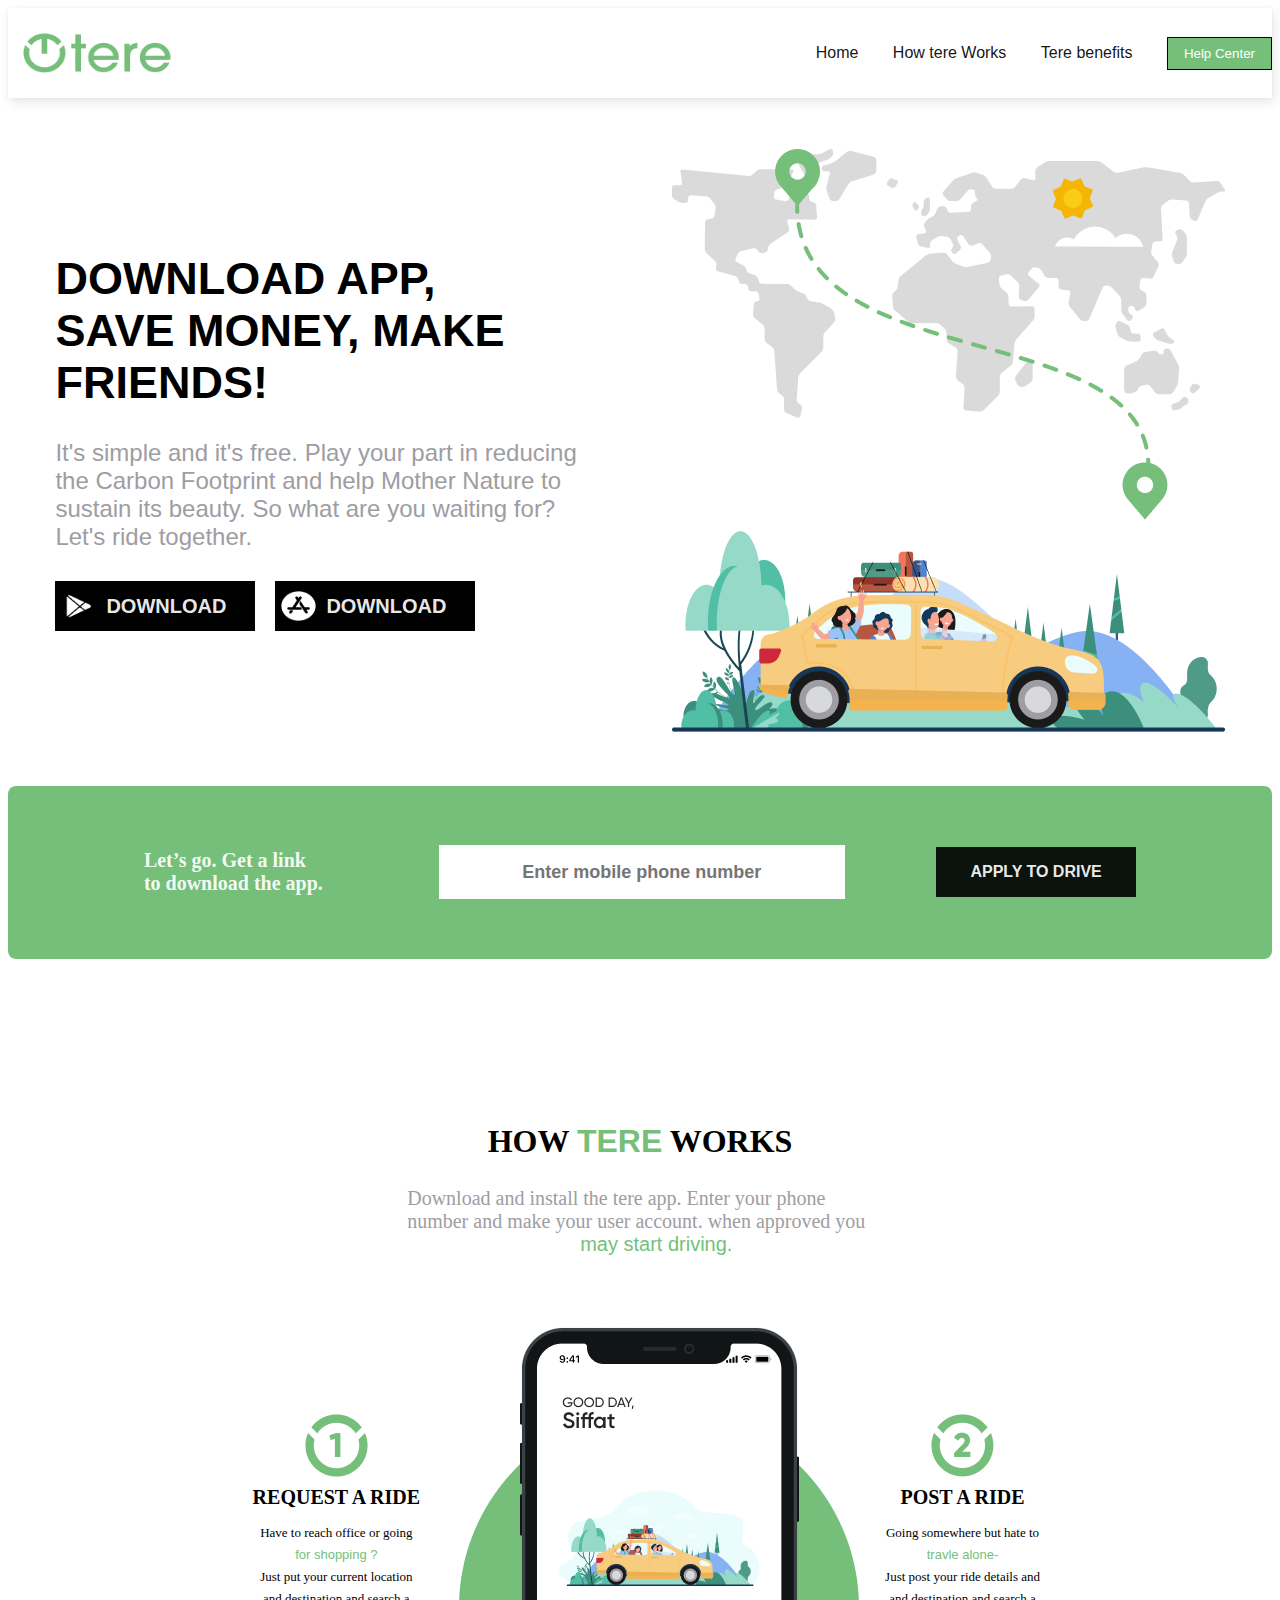
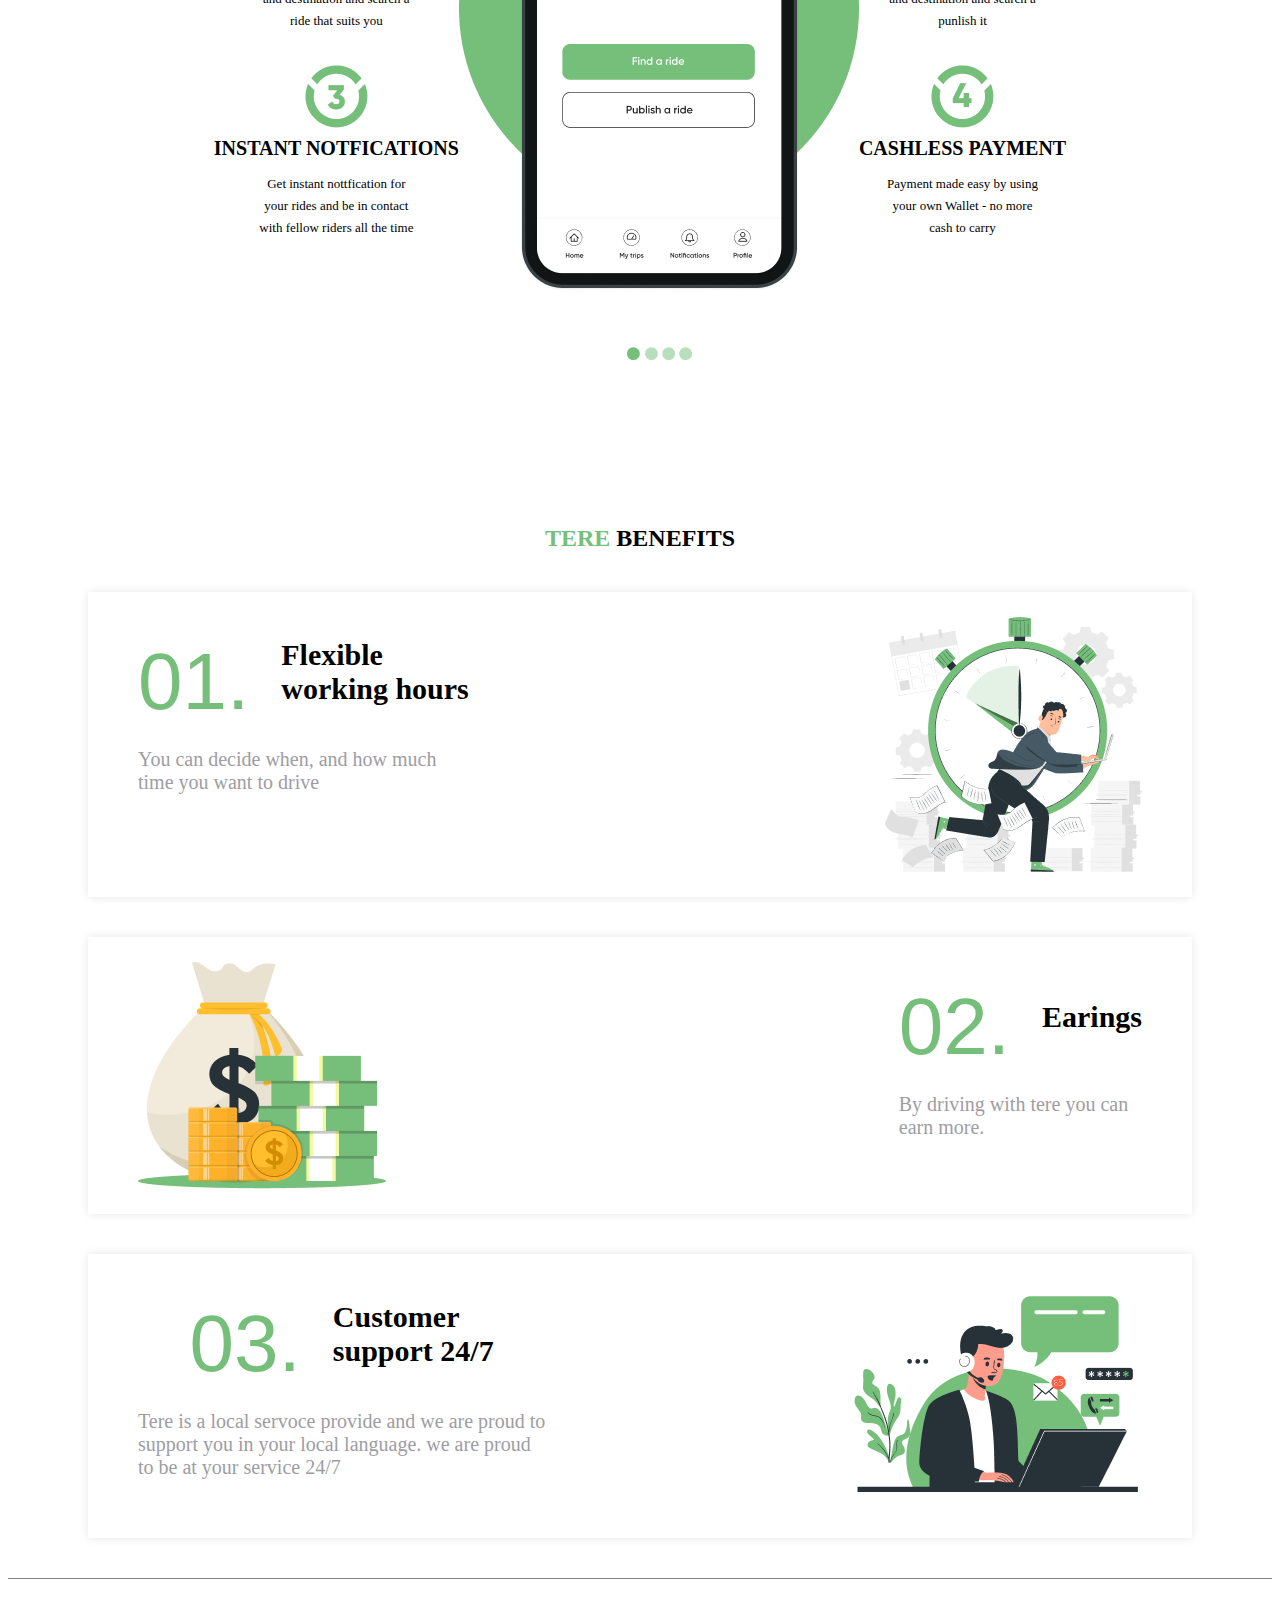
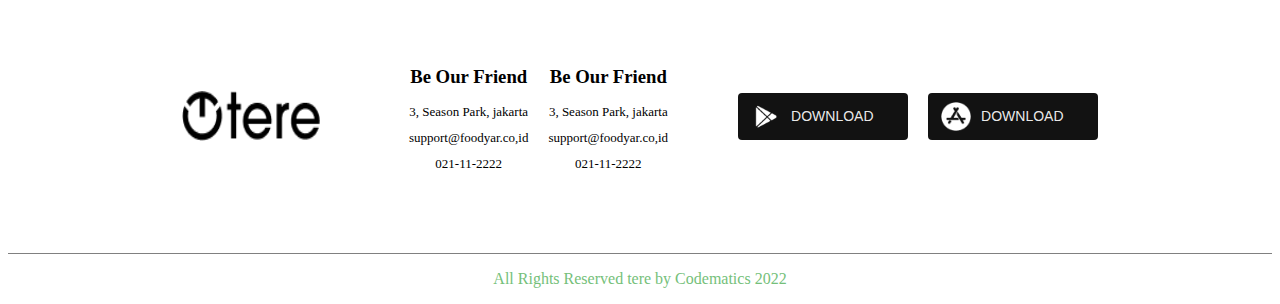
==== commit 86480027: "fully-responsive" ====
--- a/new.html
+++ b/new.html
@@ -25,6 +25,7 @@
             >
           </li>
         </ul>
+        <!-- <hr style="width: 100%;"/> -->
       </nav>
       <img
         src="/images/charm_menu-hamburger.png"
@@ -134,8 +135,8 @@
         </div>
       </div>
     </section>
+    <h2 class="feature-Header"><span>TERE </span>  BENEFITS</h2>
     <section class="features">
-      <h2><span>TERE</span> BENEFITS</h2>
       <div class="features-col">
         <div class="feautres--main_row">
           <div class="features-row">
@@ -143,7 +144,7 @@
             <p class="features-row__p">Flexible<br />working hours</p>
           </div>
 
-          <p class="  ">
+          <p class="features--main-text">
             You can decide when, and how much<br />
             time you want to drive
           </p>
@@ -152,18 +153,17 @@
       </div>
     </section>
     <section class="features">
-      <div class="features-col">
+      <div class="features-col" id="f-row">
+        <img src="/images/Cash 1.png" />
         <div class="feautres--main_row">
           <div class="features-row">
             <span style="font-size: 80px">02.</span>
-            <p class="features-row__p" style="margin-top: 40px">Earnigns</p>
-          </div>
-
+            <p class="features-row__p">Earings</p>
+          </div>
           <p class="features--main-text">
             By driving with tere you can<br />
-            earn more
+            earn more.
           </p>
-          <img src="/images/Cash 1.png" />
         </div>
       </div>
     </section>
@@ -183,7 +183,9 @@
         <img src="/images/Worker 2.png" />
       </div>
     </section>
+    <hr class="footer-line" />
     <footer class="footer-end-row">
+      <hr class="footer-line" />
       <img src="/images/Otere 1.png" width="140px" height="50px" />
       <div class="footer-content">
         <div class="spaced--txt">
@@ -209,9 +211,11 @@
           </button>
         </div>
       </div>
-      <div class="footer-txt">
-        <p>All Rights Reserved tere by Codematics 2022</p>
-      </div>
+      <hr class="footer-line" />
     </footer>
+    <hr class="footer-line" />
+    <div class="footer-txt">
+      <p>All Rights Reserved tere by Codematics 2022</p>
+    </div>
   </body>
 </html>
--- a/main.css
+++ b/main.css
@@ -727,6 +727,7 @@
   text-align: right;
   transition: 0.3s;
   font-family: Arial, sans-serif;
+  width: 100%;
 }
 .navbar-links ul {
   background: transparent;
@@ -781,10 +782,10 @@
 
 .hero-container {
   width: 100%;
-  height: 100vh;
   display: flex;
   align-items: center;
   justify-content: space-around;
+  margin: 50px auto;
 }
 .hero-img {
   width: 100%;
@@ -794,17 +795,18 @@
 .menu-icon {
   display: none;
 }
-.hero-main b {
+.Hero--main__txt {
   font-size: 45px;
   font-weight: bolder;
   color: var(--color--secondary);
-  text-align: center;
   font-family: "DM Sans", sans-serif;
+  margin: 0 auto;
 }
 .hero-main p {
   font-size: 24px;
   color: var(--color--extra);
   font-family: "DM Sans", sans-serif;
+  margin: 30px auto;
 }
 .btn-container {
   display: flex;
@@ -826,6 +828,10 @@
   transition: background-color 0.3s;
 }
 
+.btn-box span {
+  color: var(--color--sin);
+  font-weight: 600;
+}
 .btn-box img {
   width: 35px;
   height: 30px;
@@ -837,13 +843,14 @@
 }
 .main-input__bar {
   width: 100%;
+  max-width: 100%;
 }
 .rec-container {
   display: flex;
   justify-content: space-evenly;
   align-items: center;
   padding: 30px 20px;
-  margin: 100px 200px;
+  margin: 0 auto;
   background-color: #75bf7a;
   border-radius: 8px;
 }
@@ -862,6 +869,15 @@
   background-color: hsla(120, 100%, 0%, 90%);
   color: #ffffff;
 }
+.cta-btn span {
+  display: flex;
+  align-items: center;
+  align-items: center;
+  margin: 0 auto;
+  color: var(--color--sin);
+  font-weight: 900;
+  font-size: 16px;
+}
 .cta-btn:hover {
   color: hsla(141, 34%, 53%, 0.4, 90%);
   color: #ffffff;
@@ -869,14 +885,7 @@
 input:focus {
   outline: none;
 }
-.cta-btn {
-  background-color: hsla(120, 100%, 0%, 90%);
-  color: #ffffff;
-}
-.cta-btn:hover {
-  color: hsla(141, 34%, 53%, 0.4, 90%);
-  color: #ffffff;
-}
+
 input:focus {
   outline: none;
 }
@@ -942,14 +951,21 @@
   font-family: sans-serif;
 }
 .features {
-  margin: 60px 80px;
+  margin: 40px 80px;
   box-shadow: 0 0 9px rgba(0, 0, 0, 0.1);
   padding: 10px;
 }
+.feature-Header {
+  text-align: center;
+  font-weight: 800;
+}
+.feature-Header span {
+  color: var(--color--primary);
+}
 .features-col {
   display: flex;
   justify-content: space-between;
-  margin: 10px 30px;
+  margin: 5px 30px;
   padding: 10px 10px;
 }
 .features--main_row {
@@ -978,29 +994,44 @@
   color: var(--color--extra);
 }
 .footer-end-row {
-  position: relative;
-  top: 200px;
-  display: flex;
-  flex-wrap: wrap;
+  display: flex;
+  align-items: center;
   justify-content: space-evenly;
-  box-shadow: 0 0 0 10px rgba(0, 0, 0, 0.1);
-  border: 100px solid transparent;
+  gap: 20px;
+  padding: 20px;
+  margin: 50px auto;
+}
+.footer-content {
+  display: flex;
+  align-items: center;
+  justify-content: space-evenly;
+  gap: 20px;
 }
 .spaced--txt {
-  line-height: 2.1;
+  line-height: 1;
+  text-align: center;
+}
+.spaced--text {
+  line-height: 1;
+  text-align: center;
 }
 .spaced--txt p {
   font-size: 13px;
 }
-.footer-text {
-  width: 100%;
-  display: flex;
-  justify-content: center;
-}
-.footer-txt P {
-  font-size: 10px;
-  color: var(--color--extra);
-}
+.spaced--text p {
+  font-size: 13px;
+}
+.spaced--txt p {
+  font-size: 13px;
+}
+.button-container {
+  display: flex;
+  align-items: center;
+  justify-content: end;
+  gap: 20px;
+  margin-left: 50px;
+}
+
 .footer-btn {
   display: flex;
   align-items: center;
@@ -1031,8 +1062,17 @@
 .footer-btn > img {
   background-color: transparent;
 }
-
-@media (min-width: 321px), (max-width: 320px) {
+.footer-txt {
+  color: var(--color--primary);
+  text-align: center;
+}
+.footer-line {
+  border: none;
+  border-top: 1px solid #808080; /* Change to your desired line color */
+  margin: 1px 0; /* Adjust the margin as needed */
+}
+
+@media (max-width: 768px) {
   .nav-container {
     box-shadow: none;
     position: relative;
@@ -1058,6 +1098,7 @@
     width: 100%;
     height: auto;
     align-items: center;
+    text-align: center;
   }
   .Hero--main__txt {
     text-align: center;
@@ -1091,7 +1132,8 @@
     color: var(--color--sin);
   }
   .btn-box span {
-    color: #ffffff;
+    color: var(--color--sin);
+    font-weight: 600;
   }
 
   .hero-image {
@@ -1153,10 +1195,16 @@
     font-weight: 900;
     font-size: 16px;
   }
+  .col-main {
+    display: flex;
+    flex-direction: column;
+  }
   .col-main h2 {
     font-size: 2rem;
   }
   .col--center_txt {
+    align-items: center;
+    text-align: center;
     margin: 18px 0;
     padding-left: 20px;
   }
@@ -1184,7 +1232,6 @@
     text-align: center;
     padding: 20px;
   }
-
   .features--main_row {
     top: 0;
     margin-bottom: 20px;
@@ -1249,7 +1296,7 @@
   }
   .button-container {
     display: flex;
-    flex-direction: column; /* Change this to "column" */
+    flex-direction: column;
     align-items: center;
     margin: 30px auto;
   }
@@ -1292,64 +1339,92 @@
     color: var(--color--extra);
   }
 }
-
-/* @media (max-width: 768px) {
-  .nav-container {
-    box-shadow: none;
-    position: relative;
-  }
+@media (min-width: 769px) and (max-width: 970px) {
   .otero-image {
     width: 150px;
     height: 45px;
     padding: 0 15px;
     cursor: pointer;
   }
-  .menu-icon {
-    display: block;
-    width: 40px;
-    height: 35px;
-  }
-  .navbar-links ul li {
-    display: none;
-    position: absolute;
-  }
-  .hero-container {
-    display: flex;
-    flex-direction: column-reverse;
+  .hero-image {
     width: 100%;
+    margin-top: 20px;
+  }
+  .hero-image img {
+    max-width: 100%;
     height: auto;
-    align-items: center;
-  }
-  .hero-main b {
-    display: flex;
-    font-size: 55px;
-    font-weight: 900;
-    color: var(--color--secondary);
-    align-items: center;
-    font-family: "DM Sans", sans-serif;
-    line-height: 1.1;
-
-    margin: 20px auto;
-  }
-  .hero-img {
-    max-width: 100px;
-    margin: auto;
-  }
+  }
+  .hero-main {
+    text-align: center;
+  }
+
+  .Hero--main__txt {
+    font-size: 30px;
+    margin: 20px 0;
+  }
+
   .hero-main p {
-    display: flex;
+    font-size: 14px;
+    line-height: 1.3;
+    margin-bottom: 20px;
+  }
+
+  .btn-box {
+    display: flex;
+    align-items: center;
+    width: 150px;
+    height: 50px;
+    font-size: 20px;
+    background-color: var(--color--secondary);
+    color: #ffffffed;
+    border: none;
+    cursor: pointer;
+    transition: background-color 0.3s;
+  }
+
+  .btn-box img {
+    width: 18px;
+    height: 18px;
+  }
+  .btn-box span {
+    font-size: 15px;
+  }
+  .rec-container {
+    display: flex;
+    justify-content: space-evenly;
+    align-items: center;
+    padding: 30px 20px;
+    margin: 0 auto;
+    background-color: #75bf7a;
+  }
+  .input-form {
+    border: 1px solid #fff;
+    width: 300px;
+    text-align: center;
+    float: left;
+    font-size: 18px;
+    font-weight: bolder;
+    border-radius: 8px;
+  }
+  .col--center_txt {
+    align-items: center;
+    text-align: center;
+    margin: 18px 0;
+  }
+  .container-square__txt {
+    display: flex;
+    flex-direction: column;
+    align-items: center;
     justify-content: center;
-    align-items: center;
-    letter-spacing: 1px;
-    font-size: 18px;
-    color: var(--color--extra);
-    font-family: "DM Sans", sans-serif;
-  }
-  .btn-container {
-    display: flex;
-    justify-content: center;
-    gap: 30px;
-    width: 100%;
-    margin-top: 40px;
-    align-items: center;
-  }
-} */
+    flex-wrap: wrap;
+    margin-top: 70px;
+  }
+  .button-container {
+    display: flex;
+    flex-direction: column;
+    align-items: center;
+    justify-content: end;
+    gap: 20px;
+    margin-left: 10px;
+  }
+}
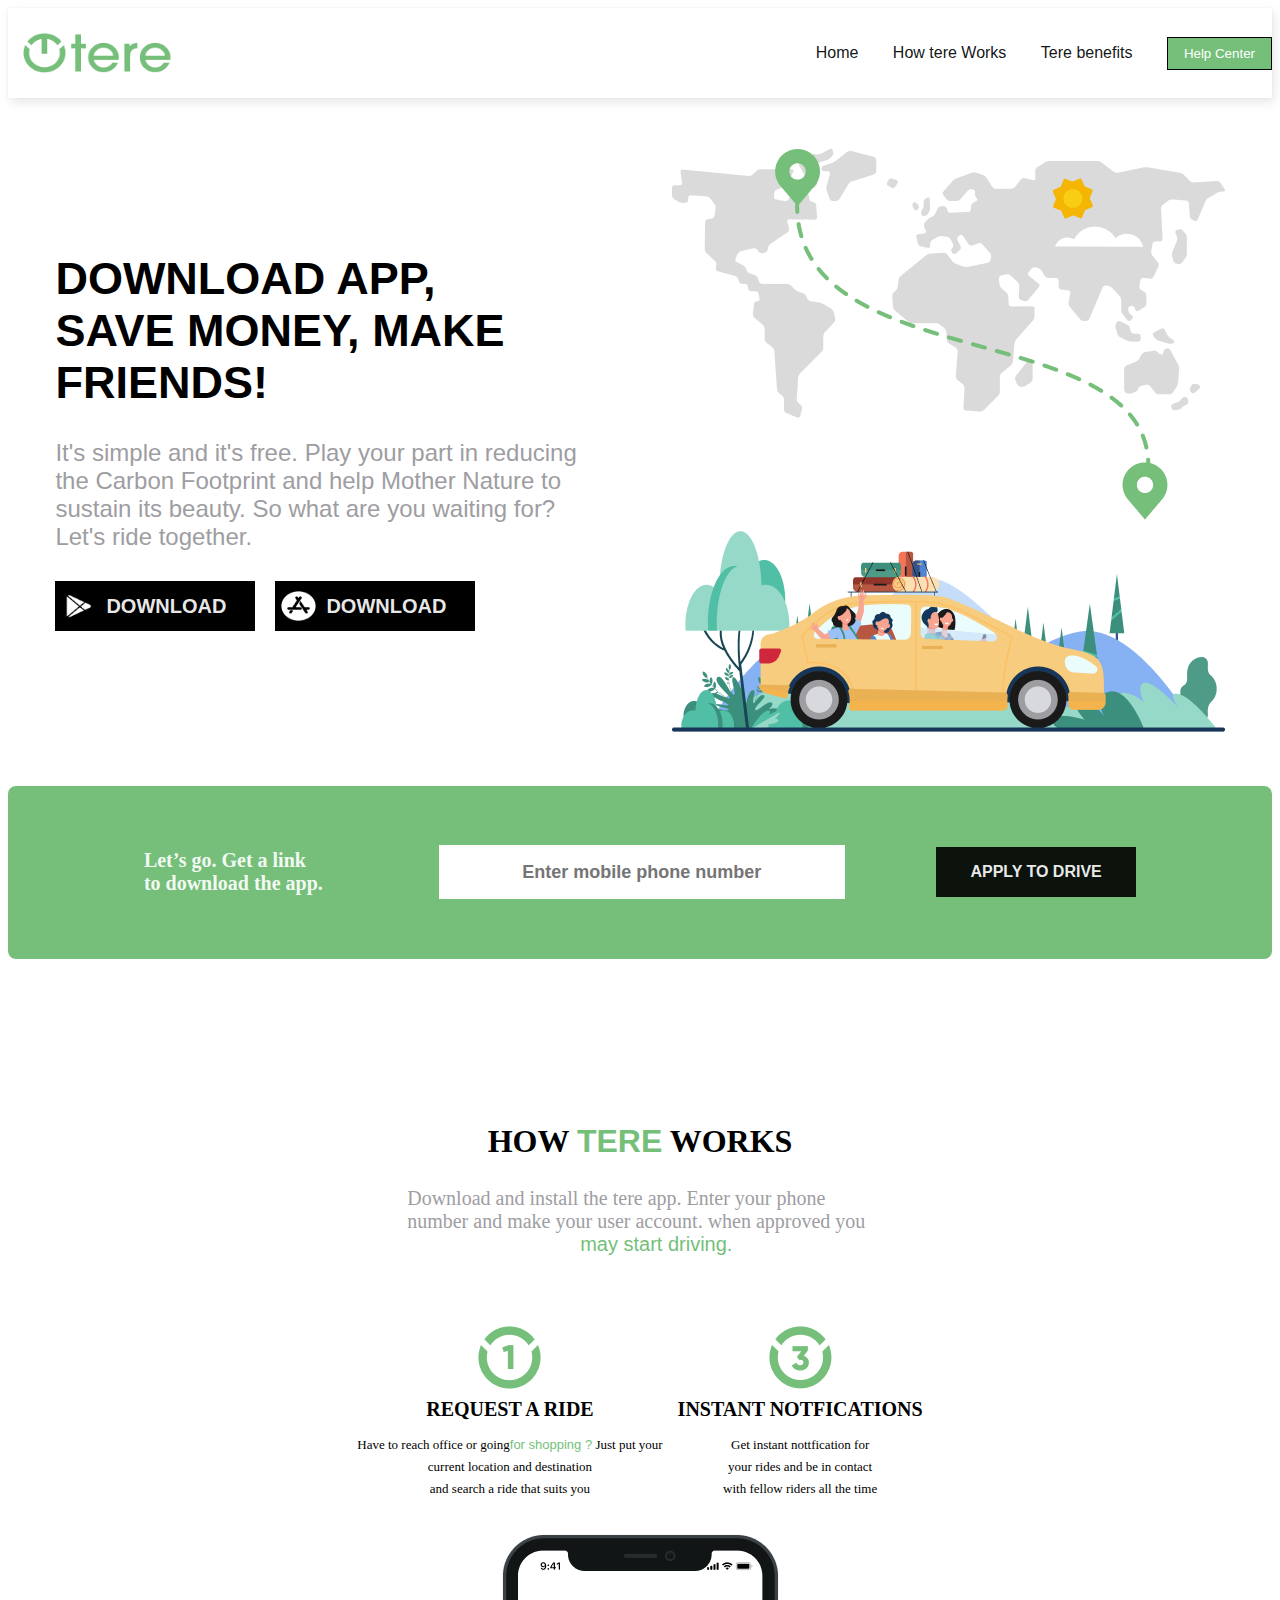
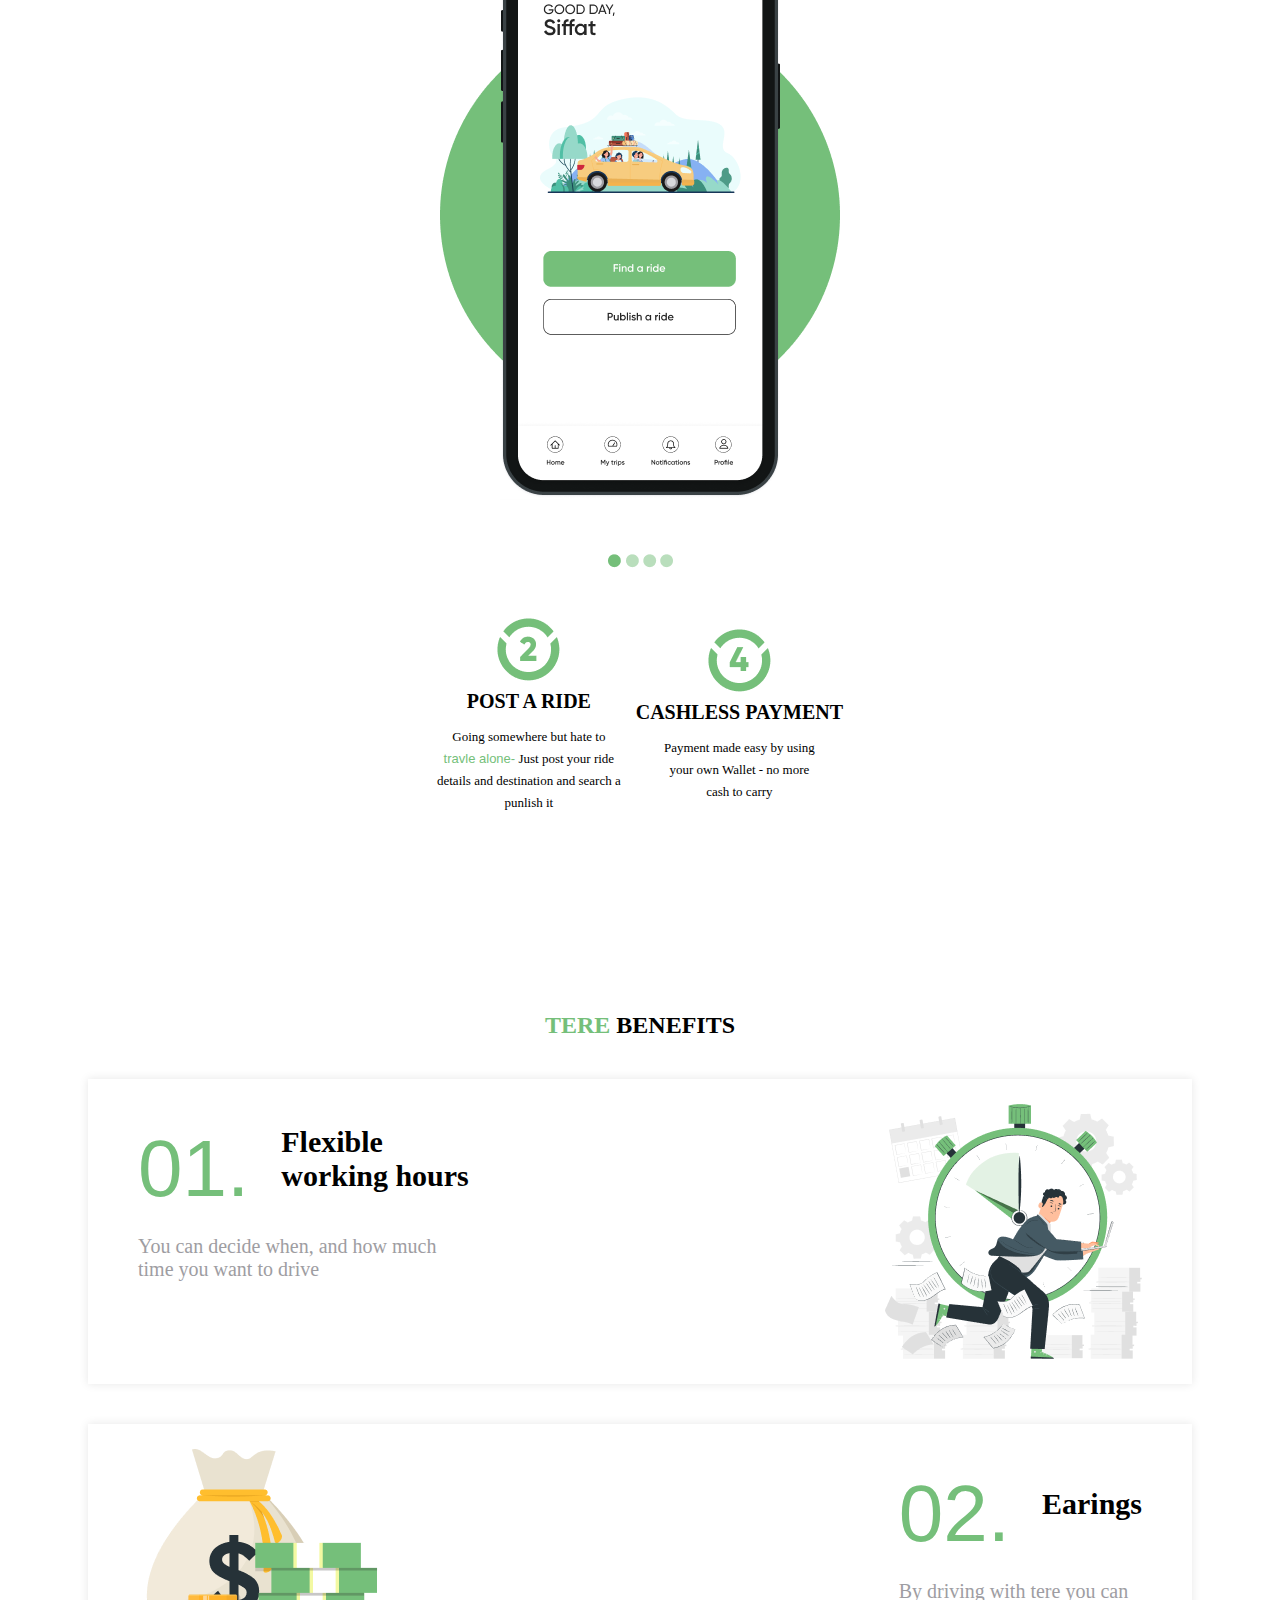
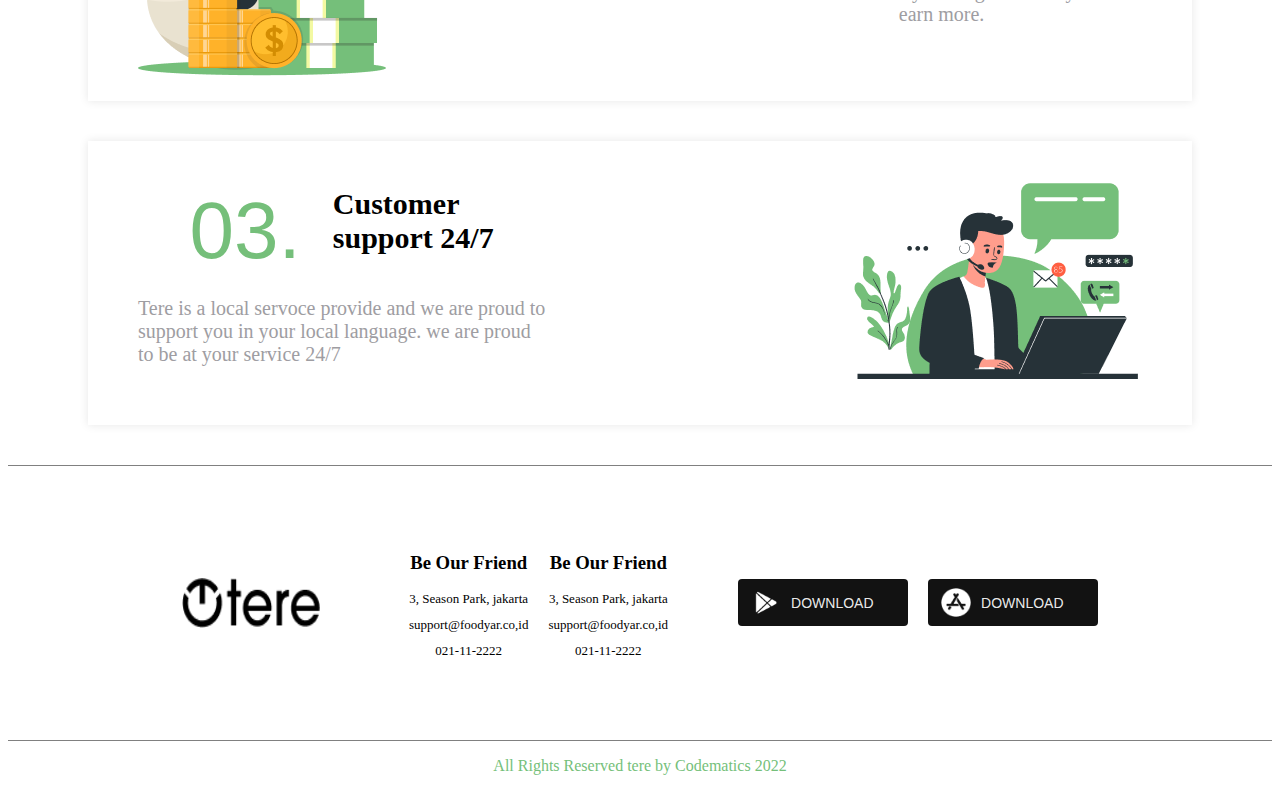
==== commit 14f9b3cf: "added row functuonality" ====
--- a/new.html
+++ b/new.html
@@ -9,31 +9,30 @@
       rel="stylesheet"
       href="https://cdnjs.cloudflare.com/ajax/libs/font-awesome/4.7.0/css/font-awesome.min.css"
     />
+    <script src="https://code.jquery.com/jquery-3.6.0.min.js"></script>
     <title>OTERE</title>
   </head>
   <body>
-    <nav class="nav-container">
+    <main class="nav-container">
       <img src="/images/Otere.png" alt="OTERE" class="otero-image" />
       <nav class="navbar-links">
-        <ul id="mobile-menu">
-          <li><a href="#" class="nav-bar">Home</a></li>
-          <li><a href="#" class="nav-bar">How tere Works</a></li>
-          <li><a href="#" class="nav-bar">Tere benefits</a></li>
+        <ul id="nav-links">
+          <li><a href="#">Home</a></li>
+          <li><a href="#">How tere Works</a></li>
+          <li><a href="#">Tere benefits</a></li>
           <li>
             <a href="#"
               ><button class="btn"><span>Help Center</span></button></a
             >
           </li>
         </ul>
-        <!-- <hr style="width: 100%;"/> -->
       </nav>
-      <img
-        src="/images/charm_menu-hamburger.png"
-        class="menu-icon"
-        alt="Menu-icon"
-        onclick="togglemenu()"
-      />
-    </nav>
+      <div class="menu-icon" id="menu-icon">
+        <div class="bar" id="bar1"></div>
+        <div class="bar" id="bar2"></div>
+        <div class="bar" id="bar3"></div>
+      </div>
+    </main>
     <section class="hero-container">
       <div class="hero-main">
         <div class="Hero--main__txt">
@@ -94,11 +93,10 @@
 
             <p class="txt-p">REQUEST A RIDE</p>
             <p class="txt-p__1">
-              Have to reach office or going<br /><span>for shopping ?</span
-              ><br />
-              Just put your current location<br />and destination and search
-              a<br />
-              ride that suits you
+              Have to reach office or going<span>for shopping ?</span> Just put
+              your<br />
+              current location and destination<br />
+              and search a ride that suits you
             </p>
           </div>
           <div class="txt-1">
@@ -112,14 +110,14 @@
           </div>
         </div>
         <img src="/images/Phone.png" />
-        <div class="txt-container">
+        <div class="txt-container" style="margin-top: 50px">
           <div class="txt-1">
             <img src="images/2.png" alt="" />
             <p class="txt-p">POST A RIDE</p>
             <p class="txt-p__1">
-              Going somewhere but hate to<br /><span>travle alone-</span><br />
-              Just post your ride details and<br />and destination and search
-              a<br />
+              Going somewhere but hate to<br /><span>travle alone-</span> Just
+              post your ride<br />
+              details and destination and search a<br />
               punlish it
             </p>
           </div>
@@ -135,7 +133,7 @@
         </div>
       </div>
     </section>
-    <h2 class="feature-Header"><span>TERE </span>  BENEFITS</h2>
+    <h2 class="feature-Header"><span>TERE </span> BENEFITS</h2>
     <section class="features">
       <div class="features-col">
         <div class="feautres--main_row">
@@ -217,5 +215,6 @@
     <div class="footer-txt">
       <p>All Rights Reserved tere by Codematics 2022</p>
     </div>
+    <script src="/main.js"></script>
   </body>
 </html>
--- a/main.css
+++ b/main.css
@@ -795,6 +795,14 @@
 .menu-icon {
   display: none;
 }
+.menu-icon span {
+  width: 25px;
+  height: 3px;
+  background-color: #000;
+  color: #000000;
+  margin: 3px 0;
+  transition: 0.4s;
+}
 .Hero--main__txt {
   font-size: 45px;
   font-weight: bolder;
@@ -910,13 +918,15 @@
   display: flex;
   align-items: center;
   justify-content: center;
+  flex-direction: column;
   flex-wrap: wrap;
   margin-top: 70px;
 }
 
 .txt-container {
   display: flex;
-  flex-direction: column;
+  flex-direction: row;
+  gap: 15px;
   align-items: center;
 }
 
@@ -1076,6 +1086,8 @@
   .nav-container {
     box-shadow: none;
     position: relative;
+    display: flex;
+    justify-content: space-evenly;
   }
   .otero-image {
     width: 150px;
@@ -1083,15 +1095,46 @@
     padding: 0 15px;
     cursor: pointer;
   }
-  .menu-icon {
+  #nav-links {
+    display: none;
+    flex-direction: column;
+    background-color: #fff;
+    position: fixed;
+    line-height: 1.2;
+    top: 15%;
+    left: 50%;
+    transform: translate(-50%, -50%);
+  }
+  #nav-links.show-nav {
+    display: flex;
+    line-height: 1.5;
+  }
+
+  #menu-icon {
     display: block;
-    width: 40px;
-    height: 35px;
-  }
-  .navbar-links ul li {
-    display: none;
-    position: absolute;
-  }
+    cursor: pointer;
+    margin-left: auto;
+    color: #000000;
+  }
+  #bar1.rotate-bar1 {
+    transform: rotate(-45deg) translate(-5px, 6px);
+  }
+
+  #bar2.hide-bar2 {
+    opacity: 0;
+  }
+
+  #bar3.rotate-bar3 {
+    transform: rotate(45deg) translate(-5px, -6px);
+  }
+  .bar {
+    color: #000000;
+    width: 25px;
+    height: 3px;
+    background-color: #333;
+    margin: 6px auto;
+  }
+
   .hero-container {
     display: flex;
     flex-direction: column-reverse;
